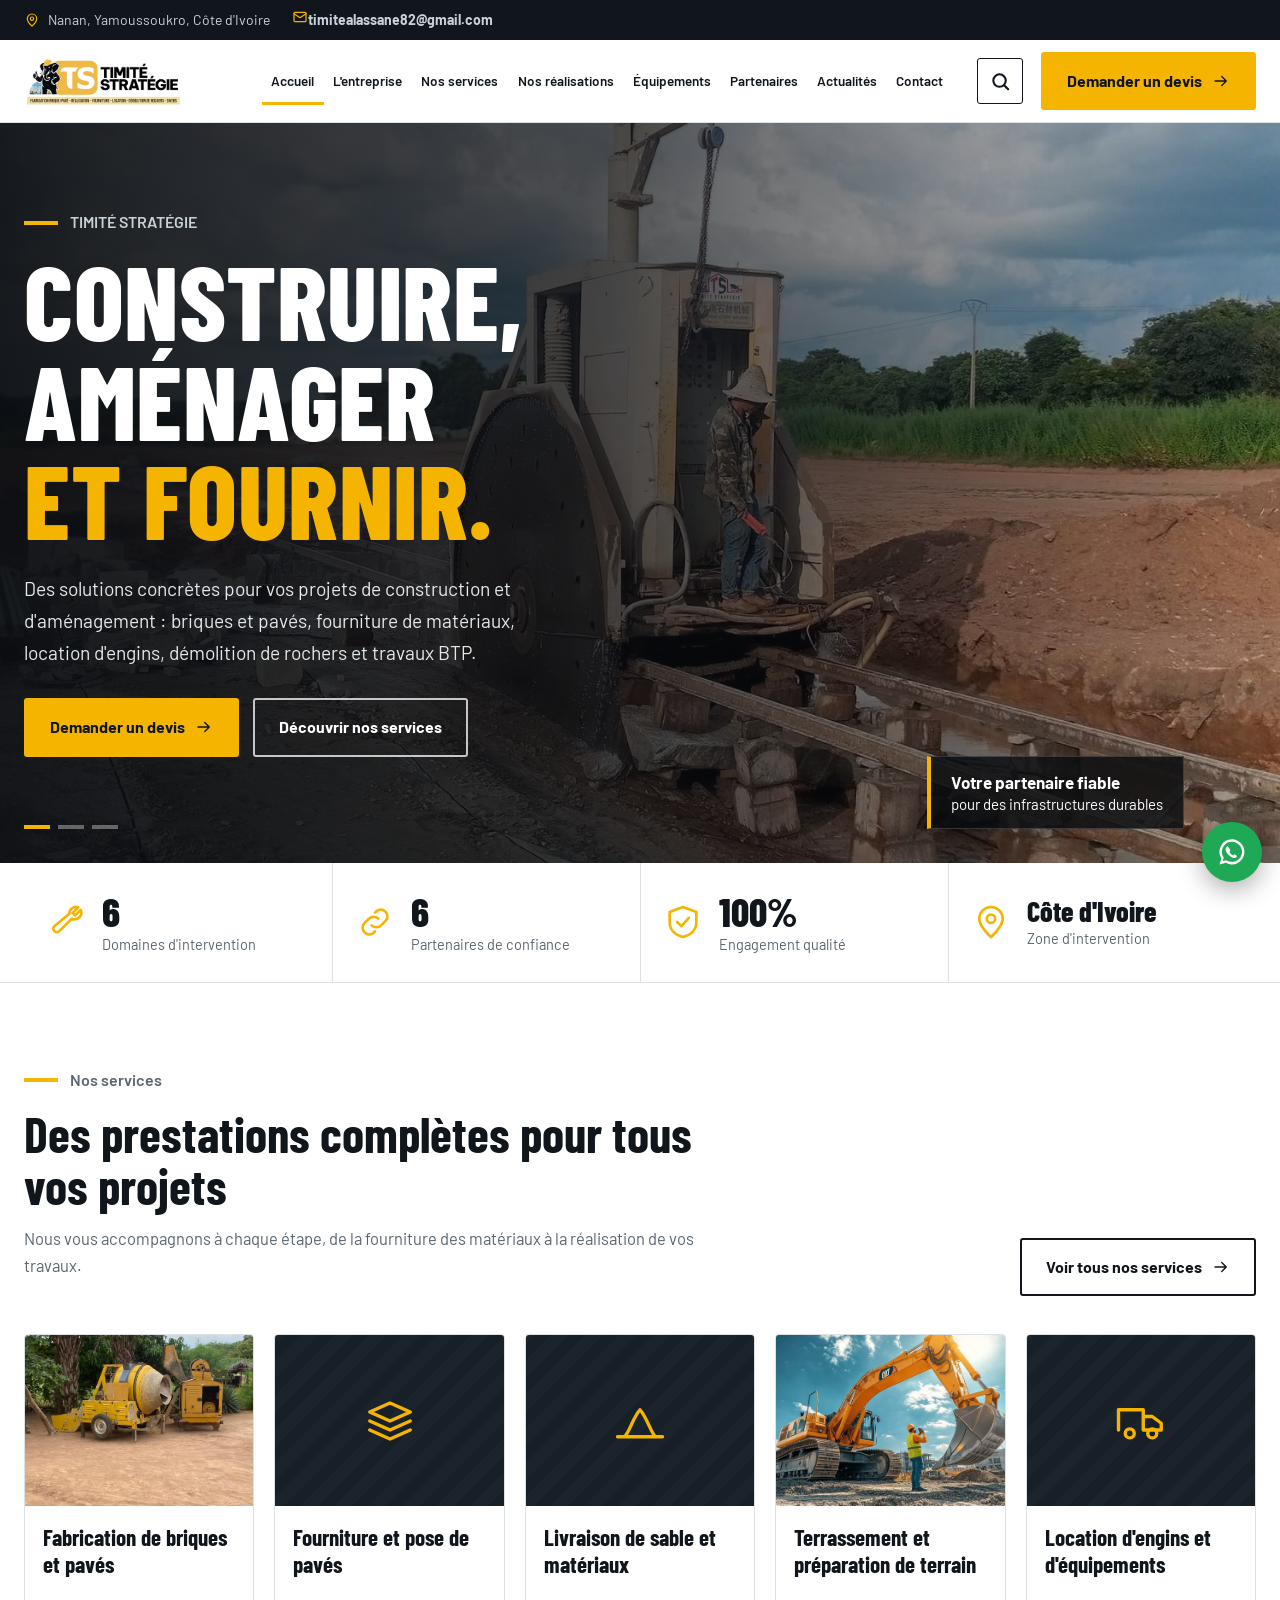
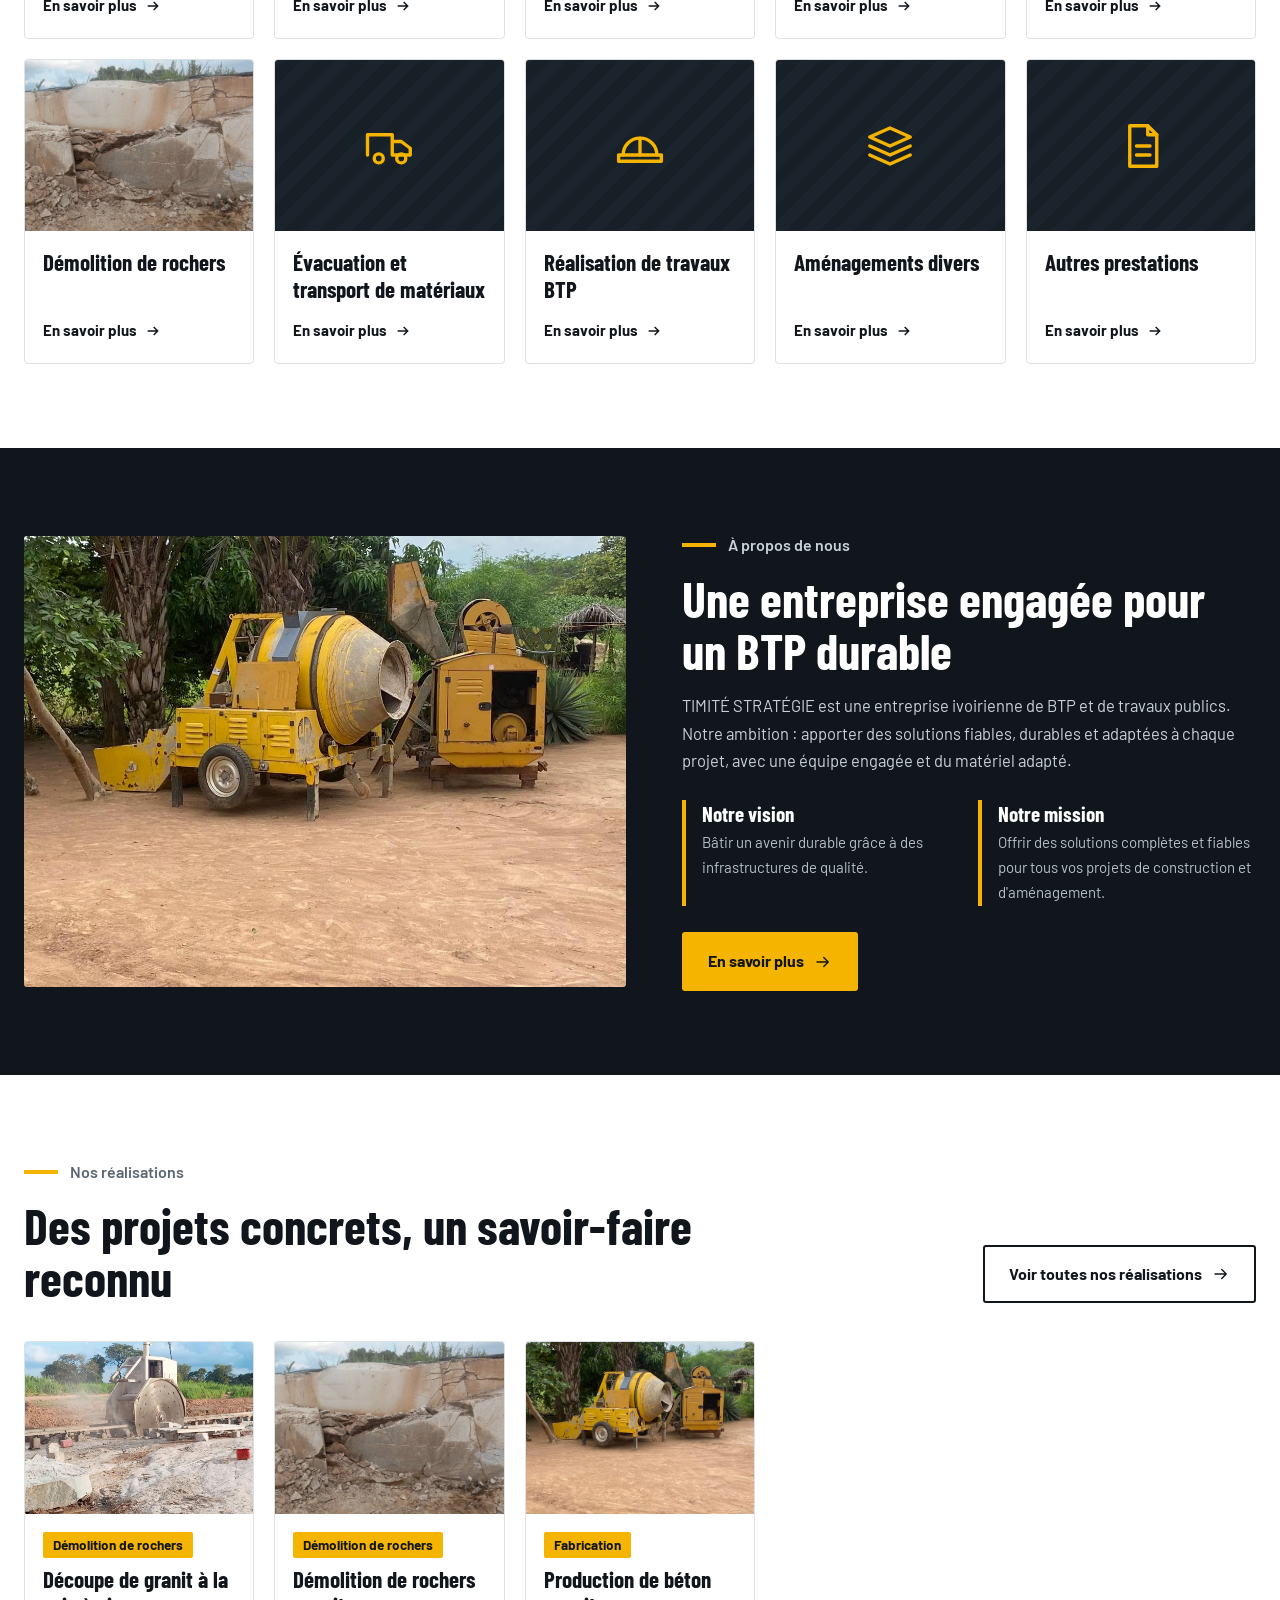
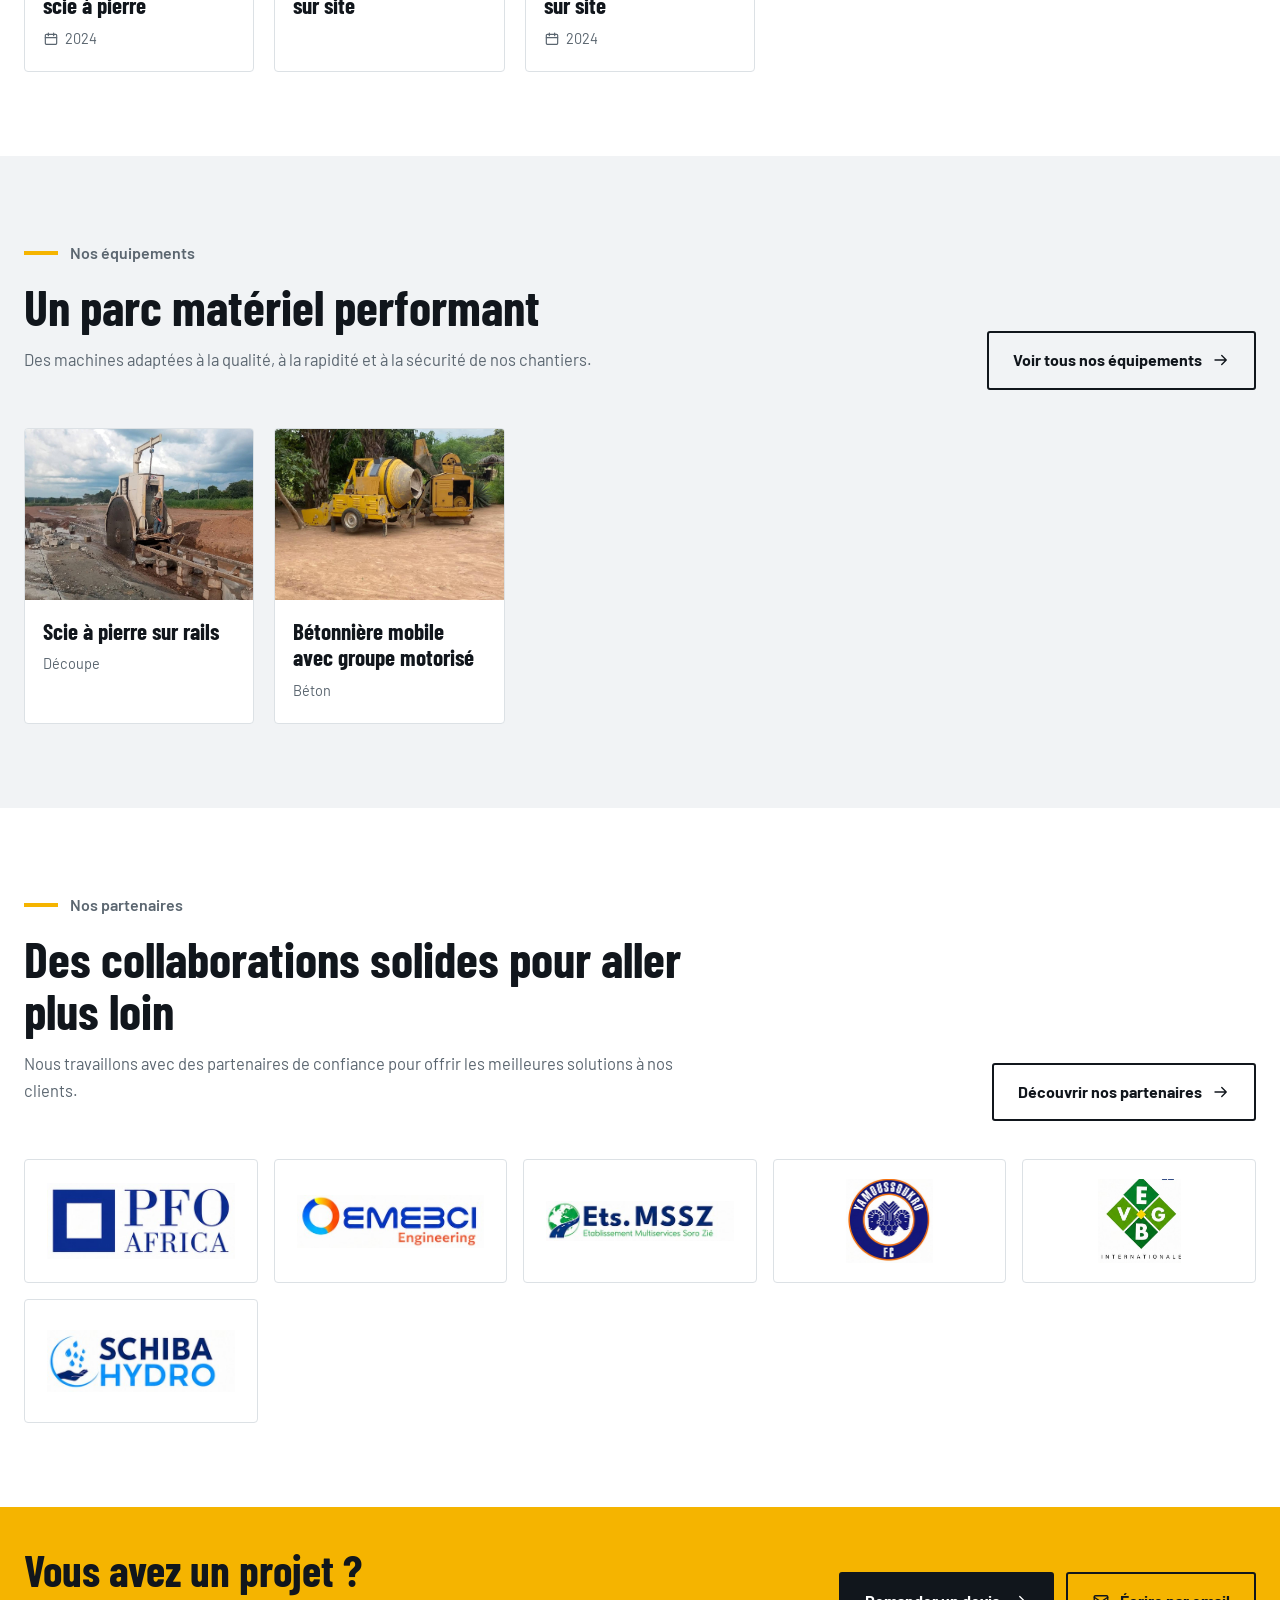
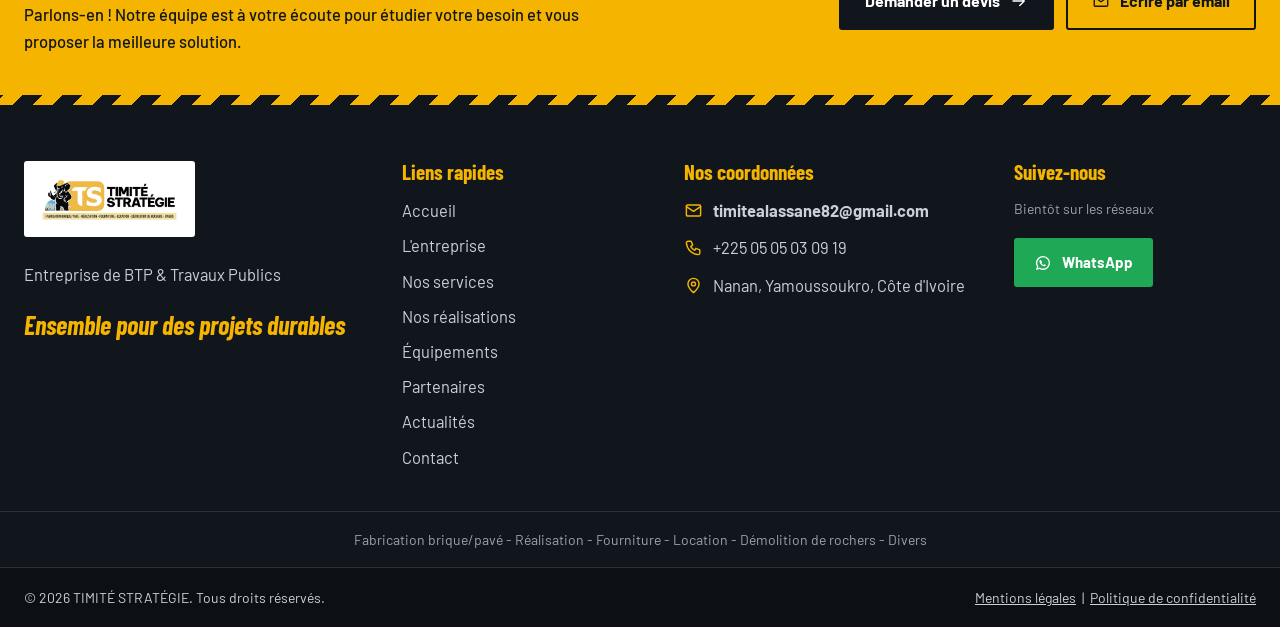
==== index.html @ ea83a63c "Add files via upload" ====
<!DOCTYPE html>
<html lang="fr">
<head>
<meta charset="utf-8">
<meta name="viewport" content="width=device-width, initial-scale=1, viewport-fit=cover">
<title>TIMITÉ STRATÉGIE — Entreprise de BTP & Travaux Publics à Yamoussoukro</title>
<meta name="description" content="TIMITÉ STRATÉGIE, entreprise de BTP et travaux publics à Nanan, Yamoussoukro : fabrication de briques et pavés, fourniture de matériaux, location d'engins et démolition de rochers.">
<meta name="theme-color" content="#11161C">
<meta property="og:title" content="TIMITÉ STRATÉGIE — BTP & Travaux Publics">
<meta property="og:type" content="website">
<link rel="icon" href="[data-uri]">
<link rel="preconnect" href="https://lh3.googleusercontent.com" crossorigin>
<link rel="preconnect" href="https://docs.google.com" crossorigin>
<link rel="preconnect" href="https://fonts.googleapis.com">
<link rel="preconnect" href="https://fonts.gstatic.com" crossorigin>
<link href="https://fonts.googleapis.com/css2?family=Barlow+Condensed:ital,wght@0,600;0,700;0,800;1,700&family=Barlow:wght@400;500;600;700&display=swap" rel="stylesheet">
<style>
:root{--y:#F5B400;--ink:#11161C;--ink2:#1B242D;--mist:#F1F3F5;--line:#DCE1E5;--steel:#5B6670;--wrap:1360px}
*{box-sizing:border-box}
html{scroll-behavior:smooth;-webkit-text-size-adjust:100%}
body{margin:0;font:400 16.5px/1.65 "Barlow",system-ui,-apple-system,"Segoe UI",Arial,sans-serif;color:var(--ink);background:#fff;overflow-x:hidden}
h1,h2,h3,h4{font-family:"Barlow Condensed","Arial Narrow",Arial,sans-serif;margin:0;line-height:1.04;font-weight:700}
h2{font-size:clamp(32px,4.2vw,50px)}
h3{font-size:23px;line-height:1.15}
p{margin:0 0 1em}
a{color:inherit}
img{max-width:100%;display:block}
button{font:inherit;cursor:pointer}
:focus-visible{outline:3px solid var(--y);outline-offset:2px}
.wrap{max-width:var(--wrap);margin:0 auto;padding:0 24px}
.sec{padding:84px 0}
.sec.mist{background:var(--mist)}
.sec.dark{background:var(--ink);color:#fff}
.hazard{height:10px;background:repeating-linear-gradient(-45deg,var(--y) 0 14px,var(--ink) 14px 28px)}
.kicker{display:flex;align-items:center;gap:12px;font-weight:600;font-size:16px;color:var(--steel);margin-bottom:14px}
.kicker:before{content:"";width:34px;height:4px;background:var(--y)}
.dark .kicker,.banner .kicker,.hero .kicker{color:#C9D1D8}
.head{max-width:680px;margin-bottom:38px}
.head p{color:var(--steel);margin-top:14px}
.dark .head p{color:#B5BFC8}
.row-head{display:flex;justify-content:space-between;align-items:flex-end;gap:20px;flex-wrap:wrap;margin-bottom:38px}
.row-head .head{margin:0}
.btn{display:inline-flex;align-items:center;gap:10px;background:var(--y);color:var(--ink);font-weight:700;font-size:16px;padding:14px 24px;border-radius:3px;border:2px solid var(--y);text-decoration:none;transition:background .15s,color .15s,border-color .15s}
.btn:hover{background:var(--ink);color:#fff;border-color:var(--ink)}
.dark .btn:hover,.hero .btn:hover,.cta .btn:hover{background:#fff;color:var(--ink);border-color:#fff}
.btn.ghost{background:transparent;color:#fff;border-color:rgba(255,255,255,.75)}
.btn.ghost:hover{background:#fff;color:var(--ink);border-color:#fff}
.btn.line{background:transparent;color:var(--ink);border-color:var(--ink)}
.btn.line:hover{background:var(--ink);color:#fff}
.btn.sm{padding:10px 18px;font-size:15px}
.btn svg{width:18px;height:18px}
.ico{width:26px;height:26px;fill:none;stroke:currentColor;stroke-width:1.8;stroke-linecap:round;stroke-linejoin:round;flex:none}
.ico.fill{fill:currentColor;stroke:none}

/* barre du haut */
.topbar{background:var(--ink);color:#C9D1D8;font-size:14px}
.topbar .wrap{display:flex;justify-content:space-between;align-items:center;gap:20px;min-height:40px}
.topbar .l,.topbar .r{display:flex;gap:22px;align-items:center;flex-wrap:wrap}
.topbar a,.topbar .addr{text-decoration:none;display:inline-flex;gap:8px;align-items:center}
.topbar a:hover{color:var(--y)}
.topbar .ico{width:16px;height:16px;color:var(--y)}
.topbar .r .ico{color:#fff}
/* navigation */
.nav{position:sticky;top:0;z-index:50;background:#fff;border-bottom:1px solid var(--line)}
.nav .wrap{display:flex;align-items:center;justify-content:space-between;gap:18px;min-height:82px}
.logo{flex:none;display:block}
.logo img,.chip-logo img,.drawer .top img{max-width:none;width:auto}
.logo img{height:64px}
.menu{display:flex;gap:0;align-items:center;margin-left:auto;flex:none}
.menu a{font-weight:600;font-size:clamp(13.5px,1.05vw,15.5px);padding:10px clamp(6px,.75vw,11px);white-space:nowrap;text-decoration:none;border-bottom:3px solid transparent;margin-top:3px}
.menu a:hover{border-color:var(--line)}
.menu a.on{border-color:var(--y)}
.sbtn{width:46px;height:46px;flex:none;border:1.5px solid var(--ink);background:#fff;color:var(--ink);border-radius:3px;display:flex;align-items:center;justify-content:center;margin-left:6px}
.sbtn:hover{background:var(--ink);color:#fff}
.sbtn .ico{width:23px;height:23px;stroke-width:2.2}
.ov.search{align-items:flex-start;padding-top:min(12vh,110px)}
.spanel{background:#fff;width:100%;max-width:780px;border-radius:6px;overflow:hidden;position:relative;animation:pop .22s ease both;box-shadow:0 40px 90px rgba(0,0,0,.5)}
.sform{display:flex;align-items:center;gap:14px;padding:6px 14px 6px 22px;border-bottom:4px solid var(--y)}
.sform .ico{width:28px;height:28px;color:var(--ink)}
.sform input{flex:1;min-width:0;border:0;outline:0;font:600 24px/1.2 "Barlow",system-ui,sans-serif;padding:20px 0;color:var(--ink);background:none}
.sform button{width:42px;height:42px;border:0;border-radius:3px;background:var(--ink);color:#fff;display:flex;align-items:center;justify-content:center}
.sform button .ico{width:20px;height:20px;color:#fff}
.sres{max-height:min(58vh,520px);overflow:auto;padding:8px 0 12px}
.sres h4{font:700 15px/1 "Barlow",sans-serif;color:var(--steel);padding:16px 24px 8px}
.sr{display:flex;width:100%;text-align:left;gap:14px;align-items:center;border:0;background:none;padding:12px 24px;border-left:5px solid transparent}
.sr:hover,.sr.on{background:#FFF8DC;border-left-color:var(--y)}
.sr b{display:block;font:700 22px/1.15 "Barlow Condensed",sans-serif}
.sr small{display:block;color:var(--steel);font-size:15px;line-height:1.35;margin-top:2px}
.sr .ico{width:20px;height:20px;color:#B58700;margin-left:auto}
.sinfo{padding:28px 24px;color:var(--steel)}
.sinfo .btn{margin-top:16px}
.burger{display:none;width:46px;height:46px;border:1.5px solid var(--ink);background:#fff;border-radius:3px;align-items:center;justify-content:center}
.burger .ico{width:24px;height:24px}
.nav .btn{white-space:nowrap}
.drawer{display:none}

/* haut de page */
.hero{position:relative;min-height:min(84svh,740px);background:var(--ink);color:#fff;display:flex;align-items:center;overflow:hidden}
.hero .slide{position:absolute;inset:0;background-size:cover;background-position:center;opacity:0;transition:opacity 1.6s ease}
.hero .slide.on{opacity:1}
.hero:after{content:"";position:absolute;inset:0;background:linear-gradient(90deg,rgba(9,12,16,.93) 0%,rgba(9,12,16,.72) 46%,rgba(9,12,16,.12) 100%)}
.hero>.wrap{position:relative;z-index:2;width:100%}
.hero .in{padding:70px 0 90px;max-width:700px}
.hero h1{font-size:clamp(46px,8.2vw,104px);text-transform:uppercase;font-weight:800;letter-spacing:.5px;line-height:.96;margin:6px 0 24px}
.hero h1 span{display:block}
.hero h1 .y{color:var(--y)}
.hero p.lead{font-size:clamp(17px,1.5vw,20px);color:#E3E8EC;max-width:560px}
.hero .btns{display:flex;gap:14px;flex-wrap:wrap;margin-top:30px}
.hero .badge{position:absolute;z-index:3;right:96px;bottom:34px;background:rgba(10,13,17,.82);border:1px solid rgba(255,255,255,.16);border-left:4px solid var(--y);padding:14px 20px;max-width:300px;font-size:15px;line-height:1.35}
.hero .badge b{display:block;font-size:17px}
.hero .dots{position:absolute;z-index:3;left:24px;bottom:34px;display:flex;gap:8px}
.hero .dots i{width:26px;height:4px;background:rgba(255,255,255,.35)}
.hero .dots i.on{background:var(--y)}
.hero .in>*{animation:rise .8s cubic-bezier(.2,.7,.2,1) both}
.hero .in>*:nth-child(2){animation-delay:.08s}.hero .in>*:nth-child(3){animation-delay:.16s}.hero .in>*:nth-child(4){animation-delay:.24s}
@keyframes rise{from{opacity:0;transform:translateY(26px)}to{opacity:1;transform:none}}
/* chiffres */
.stats{background:#fff;border-bottom:1px solid var(--line)}
.stats .wrap{display:grid;grid-template-columns:repeat(var(--n,4),1fr)}
.stat{display:flex;align-items:center;gap:16px;padding:28px 22px;border-left:1px solid var(--line)}
.stat:first-child{border-left:0}
.stat .ico{width:40px;height:40px;color:var(--y);stroke-width:1.6}
.stat b{display:block;font:800 40px/1 "Barlow Condensed",sans-serif}
.stat b.long{font-size:28px}
.stat small{display:block;font-size:14.5px;color:var(--steel);line-height:1.3;margin-top:4px}

/* cartes */
.grid{display:grid;gap:20px;grid-template-columns:repeat(auto-fill,minmax(230px,1fr))}
.grid.g3{grid-template-columns:repeat(auto-fill,minmax(300px,1fr))}
.card{background:#fff;border:1px solid var(--line);border-radius:4px;overflow:hidden;display:flex;flex-direction:column;cursor:pointer;transition:border-color .15s,box-shadow .15s}
.card:hover{border-color:var(--y);box-shadow:0 10px 26px rgba(17,22,28,.1)}
.card .ph{aspect-ratio:4/3;background:linear-gradient(100deg,#1B242D 30%,#2a3743 50%,#1B242D 70%) 0 0/250% 100%;animation:shimmer 1.3s linear infinite;position:relative;overflow:hidden}
@keyframes shimmer{from{background-position:100% 0}to{background-position:-100% 0}}
.card .ph img{width:100%;height:100%;object-fit:cover}
.card .ph img.fade{opacity:0;transition:opacity .35s ease}
.card .ph img.fade.ok{opacity:1}
.card .ph.noimg{animation:none;display:flex;align-items:center;justify-content:center;background:repeating-linear-gradient(-45deg,#171F27 0 12px,#1B242D 12px 24px);color:var(--y)}
.card .ph.noimg .ico{width:54px;height:54px;stroke-width:1.5}
.card .tx{padding:18px 18px 20px;display:flex;flex-direction:column;gap:8px;flex:1}
.card .tx p{color:var(--steel);font-size:15px;margin:0}
.card .more{margin-top:auto;padding-top:8px;font-weight:700;font-size:15px;display:inline-flex;align-items:center;gap:8px;color:var(--ink)}
.card .more svg{width:16px;height:16px;fill:none;stroke:currentColor;stroke-width:2.2}
.card:hover .more{color:#9A7000}
.tag{align-self:flex-start;background:var(--y);color:var(--ink);font-weight:700;font-size:13.5px;padding:2px 10px;border-radius:2px}
.meta{display:flex;gap:16px;flex-wrap:wrap;color:var(--steel);font-size:14.5px}
.meta span{display:inline-flex;align-items:center;gap:6px}
.meta .ico{width:16px;height:16px}
.chips{display:flex;gap:10px;flex-wrap:wrap;margin-bottom:30px}
.chip{border:1.5px solid var(--line);background:#fff;color:var(--ink);font-weight:600;padding:8px 18px;border-radius:30px;font-size:15px}
.chip:hover{border-color:var(--ink)}
.chip.on{background:var(--ink);color:#fff;border-color:var(--ink)}
.empty{padding:40px;border:2px dashed var(--line);text-align:center;color:var(--steel);border-radius:4px}

/* à propos (accueil) */
.about{display:grid;grid-template-columns:1.05fr 1fr;gap:56px;align-items:center}
.about .pic{position:relative}
.about .pic img{width:100%;aspect-ratio:4/3;object-fit:cover;border-radius:3px}
.about .pic:after{content:"";position:absolute;left:-14px;bottom:-14px;width:46%;height:46%;border-left:6px solid var(--y);border-bottom:6px solid var(--y);z-index:-1}
.vm{display:grid;grid-template-columns:1fr 1fr;gap:18px;margin:26px 0}
.vm div{border-left:4px solid var(--y);padding:2px 0 2px 16px}
.vm h3{font-size:21px;margin-bottom:4px}
.vm p{margin:0;color:#B5BFC8;font-size:15px}
.light .vm p{color:var(--steel)}

/* partenaires */
.logos{display:grid;grid-template-columns:repeat(auto-fit,minmax(210px,1fr));gap:16px}
.logo-card{background:#fff;border:1px solid var(--line);border-radius:4px;height:124px;display:flex;align-items:center;justify-content:center;padding:18px 22px;text-decoration:none}
.logo-card img{max-height:84px;max-width:100%;object-fit:contain}
a.logo-card:hover{border-color:var(--y)}
.partner-full{display:grid;grid-template-columns:repeat(auto-fill,minmax(260px,1fr));gap:20px}
.partner-full .pc{border:1px solid var(--line);border-radius:4px;background:#fff;text-decoration:none;display:flex;flex-direction:column}
.partner-full .pc .lg{height:150px;display:flex;align-items:center;justify-content:center;padding:24px;border-bottom:1px solid var(--line)}
.partner-full .pc img{max-height:92px;max-width:100%;object-fit:contain}
.partner-full .pc .tx{padding:16px 18px}
.partner-full .pc .tx p{margin:4px 0 0;font-size:14.5px;color:var(--steel)}
a.pc:hover{border-color:var(--y)}

/* bandeau d'appel */
.cta{background:var(--y);color:var(--ink)}
.cta .wrap{display:flex;align-items:center;justify-content:space-between;gap:30px;padding-top:40px;padding-bottom:40px;flex-wrap:wrap}
.cta h2{font-size:clamp(30px,3.6vw,44px)}
.cta p{margin:8px 0 0;max-width:620px;font-weight:500}
.cta .btn{background:var(--ink);color:#fff;border-color:var(--ink)}
.cta .btn:hover{background:#fff;color:var(--ink)}
.cta .btn.line{background:transparent;color:var(--ink);border-color:var(--ink)}
.cta .btn.line:hover{background:var(--ink);color:#fff}

/* bandeau des pages */
.banner{position:relative;background:var(--ink) center/cover;color:#fff;padding:92px 0 80px}
.banner:before{content:"";position:absolute;inset:0;background:linear-gradient(90deg,rgba(9,12,16,.94),rgba(9,12,16,.62))}
.banner .wrap{position:relative}
.banner h1{font-size:clamp(38px,6vw,70px);max-width:820px;font-weight:800}
.banner p{color:#D5DCE2;max-width:640px;margin:16px 0 0;font-size:18px}

/* à propos (page) */
.two{display:grid;grid-template-columns:1fr 1fr;gap:56px;align-items:center}
.two img{width:100%;aspect-ratio:5/4;object-fit:cover;border-radius:3px}
.prose p{color:#37424B}
.values{display:grid;grid-template-columns:repeat(auto-fit,minmax(230px,1fr));gap:18px}
.val{background:#fff;border:1px solid var(--line);border-top:5px solid var(--y);padding:24px;border-radius:3px}
.val .ico{width:38px;height:38px;color:var(--ink);margin-bottom:12px}
.val p{margin:8px 0 0;color:var(--steel);font-size:15.5px}
.vm2{display:grid;grid-template-columns:1fr 1fr;gap:20px}
.vm2 .box{background:var(--ink);color:#fff;padding:32px;border-radius:3px;border-left:6px solid var(--y)}
.vm2 .box p{color:#C9D1D8;margin:10px 0 0}
.checks{list-style:none;padding:0;margin:0;display:grid;grid-template-columns:repeat(auto-fit,minmax(280px,1fr));gap:12px 30px}
.checks li{display:flex;gap:12px;align-items:flex-start}
.checks .ico{width:22px;height:22px;color:#B58700;margin-top:3px}
.zones{display:flex;gap:10px;flex-wrap:wrap;margin-top:18px}
.zones span{display:inline-flex;align-items:center;gap:8px;background:#fff;border:1px solid var(--line);padding:8px 16px;border-radius:30px;font-weight:600}
.zones .ico{width:18px;height:18px;color:#B58700}
.legal{display:flex;gap:30px;flex-wrap:wrap;margin-top:34px;padding-top:24px;border-top:1px solid var(--line);color:var(--steel);font-size:15px}
.legal b{color:var(--ink)}

/* contact */
.contact{display:grid;grid-template-columns:.9fr 1.1fr;gap:40px;align-items:start}
.info{display:grid;gap:14px}
.info .it{display:flex;gap:16px;align-items:flex-start;background:#fff;border:1px solid var(--line);border-radius:4px;padding:18px 20px;text-decoration:none}
.info a.it:hover{border-color:var(--y)}
.info .it.feat{border:2px solid var(--y);background:#FFFBEA}
.info .it.feat span{font-size:20px}
.info .it .ico{width:30px;height:30px;color:#B58700;margin-top:2px}
.info .it b{display:block;font-size:15px;color:var(--steel);font-weight:600}
.info .it span{font-size:18px;font-weight:600;word-break:break-word}
.wa{background:#1FA855;color:#fff;border-color:#1FA855}
.wa:hover{background:#17893f;border-color:#17893f;color:#fff}
.form{background:#fff;border:1px solid var(--line);border-top:6px solid var(--y);border-radius:4px;padding:30px}
.form h2{font-size:34px;margin-bottom:6px}
.form .sub{color:var(--steel);margin-bottom:22px}
.fg{display:grid;grid-template-columns:1fr 1fr;gap:16px}
.fg .full{grid-column:1/-1}
.form label{display:block;font-weight:600;font-size:15px;margin-bottom:6px}
.form input,.form select,.form textarea{width:100%;font:inherit;padding:12px 14px;border:1.5px solid #C5CCD2;border-radius:3px;background:#fff;color:var(--ink)}
.form textarea{min-height:130px;resize:vertical}
.form input:focus,.form select:focus,.form textarea:focus{border-color:var(--ink);outline:3px solid rgba(245,180,0,.45)}
.form .req{color:#B3261E}
.form .chk{display:flex;gap:10px;align-items:flex-start;font-weight:400;font-size:14.5px}
.form .chk input{width:20px;height:20px;margin-top:3px;flex:none}
.form .hp{position:absolute;left:-9999px;width:1px;height:1px;opacity:0}
.form .actions{display:flex;gap:12px;flex-wrap:wrap;margin-top:6px;align-items:center}
.msg{margin-top:16px;padding:14px 16px;border-radius:3px;font-weight:600;display:none}
.msg.ok{display:block;background:#E6F5EA;color:#14532D;border:1px solid #9AD3AC}
.msg.err{display:block;background:#FDECEA;color:#8A1C14;border:1px solid #F1A9A3}

/* pied de page */
.foot{background:var(--ink);color:#C9D1D8;padding-top:0}
.foot .cols{display:grid;grid-template-columns:1.4fr 1fr 1.2fr 1fr;gap:40px;padding:56px 24px 40px}
.foot h4{font-size:21px;color:var(--y);margin-bottom:14px}
.foot .chip-logo{display:inline-block;background:#fff;padding:10px 16px;border-radius:3px;margin-bottom:16px}
.foot .chip-logo img{height:56px}
.foot a{text-decoration:none}
.foot a:hover{color:var(--y)}
.foot ul{list-style:none;margin:0;padding:0;display:grid;gap:8px}
.foot .ct{display:flex;gap:10px;align-items:flex-start;margin-bottom:10px}
.foot .ct .ico{width:19px;height:19px;color:var(--y);margin-top:4px}
.foot .soc{display:flex;gap:10px}
.foot .soc a{width:42px;height:42px;border:1.5px solid #3A4651;border-radius:3px;display:flex;align-items:center;justify-content:center;color:#fff}
.foot .soc a:hover{border-color:var(--y);color:var(--y)}
.foot .soc .ico{width:20px;height:20px}
.foot .slogan{font:italic 700 26px/1.15 "Barlow Condensed",sans-serif;color:var(--y);margin-top:22px}
.foot .acts{border-top:1px solid #26313B;padding:16px 24px;font-size:14px;color:#98A4AE;text-align:center}
.foot .bottom{border-top:1px solid #26313B;background:#0C1014}
.foot .bottom .wrap{display:flex;justify-content:space-between;gap:16px;flex-wrap:wrap;padding:18px 24px;font-size:14px}
.foot .bottom button{background:none;border:0;color:#C9D1D8;padding:0;text-decoration:underline;font-size:14px}
.foot .bottom button:hover{color:var(--y)}
.wa-float{position:fixed;right:18px;bottom:calc(18px + env(safe-area-inset-bottom,0px));z-index:60;width:60px;height:60px;border-radius:50%;background:#1FA855;color:#fff;display:flex;align-items:center;justify-content:center;box-shadow:0 8px 24px rgba(0,0,0,.3)}
.wa-float .ico{width:32px;height:32px}
.wa-float:hover{background:#17893f}
.to-top{position:fixed;right:18px;bottom:calc(92px + env(safe-area-inset-bottom,0px));z-index:59;width:48px;height:48px;border:0;border-radius:3px;background:var(--y);color:var(--ink);display:flex;align-items:center;justify-content:center;box-shadow:0 6px 18px rgba(0,0,0,.28);opacity:0;visibility:hidden;transform:translateY(10px);transition:opacity .2s,transform .2s,visibility .2s}
.to-top.low{bottom:calc(18px + env(safe-area-inset-bottom,0px))}
.to-top.show{opacity:1;visibility:visible;transform:none}
.to-top:hover{background:var(--ink);color:#fff}
.to-top .ico{width:24px;height:24px;stroke-width:2.4}

/* fenêtre de détail */
.ov{position:fixed;inset:0;z-index:100;background:rgba(9,12,16,.78);display:flex;align-items:center;justify-content:center;padding:18px}
.panel{background:#fff;max-width:960px;width:100%;max-height:92svh;overflow:auto;border-radius:4px;position:relative;animation:pop .22s ease both}
@keyframes pop{from{opacity:0;transform:translateY(14px)}to{opacity:1;transform:none}}
.panel .x{position:absolute;right:12px;top:12px;z-index:3;width:42px;height:42px;border-radius:3px;border:0;background:var(--ink);color:#fff;display:flex;align-items:center;justify-content:center}
.panel .x .ico{width:22px;height:22px}
.pm{display:grid;grid-template-columns:1.1fr 1fr}
.pm.solo{grid-template-columns:1fr}
.pm .gal{background:var(--ink);min-height:300px}
.pm .gal>img{width:100%;height:100%;max-height:520px;object-fit:cover}
.pm .gal .ph{height:100%;min-height:300px;display:flex;align-items:center;justify-content:center;color:var(--y);background:repeating-linear-gradient(-45deg,#171F27 0 12px,#1B242D 12px 24px)}
.pm .gal .ph .ico{width:80px;height:80px;stroke-width:1.4}
.thumbs{display:flex;gap:8px;padding:8px;background:var(--ink)}
.thumbs button{border:2px solid transparent;padding:0;background:none;width:76px;height:56px}
.thumbs button.on{border-color:var(--y)}
.thumbs img{width:100%;height:100%;object-fit:cover}
.pm .bd{padding:34px 32px 30px}
.pm .bd h2{font-size:34px;margin:10px 0 14px}
.pm .bd .btns{display:flex;gap:10px;flex-wrap:wrap;margin-top:22px}
.pm .bd p{color:#37424B}
.legalbox{padding:38px 34px}
.legalbox h2{font-size:34px;margin-bottom:16px}

@media (min-width:941px) and (max-width:1180px){
  .logo img{height:54px}
}
@media (min-width:941px) and (max-width:1279px){
  .nav .btn.hd{display:none}
}
@media (max-width:940px){
  .menu{display:none}.burger{display:flex}.nav .btn.hd{display:none}
  .sbtn{margin-left:auto}
  .drawer.open{display:block;position:fixed;inset:0;z-index:70;background:var(--ink);color:#fff;padding:22px 24px;overflow:auto}
  .drawer .top{display:flex;justify-content:space-between;align-items:center;margin-bottom:26px}
  .drawer .top .logo-chip{background:#fff;padding:6px 12px;border-radius:3px}
  .drawer .top img{height:44px}
  .drawer .x2{width:46px;height:46px;background:var(--y);border:0;border-radius:3px;color:var(--ink);display:flex;align-items:center;justify-content:center}
  .drawer a.lk{display:block;font:700 30px/1 "Barlow Condensed",sans-serif;text-transform:uppercase;padding:16px 0;border-bottom:1px solid #26313B;text-decoration:none}
  .drawer a.lk.on{color:var(--y)}
  .drawer .btn{margin-top:26px;width:100%;justify-content:center}
}
@media (max-width:1080px){
  .stats .wrap{grid-template-columns:repeat(2,1fr)}
  .stat:nth-child(3){border-left:0}.stat:nth-child(n+3){border-top:1px solid var(--line)}
  .foot .cols{grid-template-columns:1fr 1fr}
}
@media (max-width:860px){
  .sec{padding:60px 0}
  .about,.two,.contact{grid-template-columns:1fr;gap:34px}
  .vm2{grid-template-columns:1fr}
  .pm{grid-template-columns:1fr}
  .hero .badge{display:none}
  .hero:after{background:linear-gradient(180deg,rgba(9,12,16,.5),rgba(9,12,16,.9))}
}
@media (max-width:640px){
  body{font-size:16px}
  .wrap{padding:0 18px}
  .topbar .l .hide-s,.topbar .r{display:none!important}
  .topbar .l{gap:14px}
  .logo img{height:48px}
  .nav .wrap{min-height:70px}
  .hero{min-height:88svh}
  .hero .in{padding:50px 0 80px}
  .stat{padding:20px 12px;gap:12px}.stat .ico{width:32px;height:32px}.stat b{font-size:32px}.stat b.long{font-size:22px}
  .vm{grid-template-columns:1fr}
  .fg{grid-template-columns:1fr}
  .form{padding:22px 18px}
  .foot .cols{grid-template-columns:1fr;padding-top:44px}
  .grid{grid-template-columns:repeat(2,1fr);gap:14px}
  .grid.g3{grid-template-columns:1fr}
  .card .tx{padding:14px}
  .card h3{font-size:19px}
  .banner{padding:64px 0 54px}
  .pm .bd{padding:26px 20px}
}
@media (max-width:860px){
  .foot .ct{margin-bottom:2px}
  .foot .ct a,.foot .ct span{display:inline-block;padding:7px 0}
  .foot ul{gap:0}.foot ul a{display:block;padding:9px 0}
  .foot .bottom button{padding:11px 4px}
  .topbar a{padding:8px 0}
}
@media (prefers-reduced-motion:reduce){*{animation:none!important;transition:none!important;scroll-behavior:auto!important}}
</style>
</head>
<body>
<div id="app"></div>
<noscript><p style="padding:40px;font:18px Arial">Ce site a besoin de JavaScript. TIMITÉ STRATÉGIE — Nanan, Yamoussoukro — +225 05 05 03 09 19</p></noscript>
<script>
/* =====================================================================
   RÉGLAGE À FAIRE UNE SEULE FOIS : collez ici l'identifiant de votre Google Sheet
   (la partie entre /d/ et /edit dans l'adresse du Sheet). Voir l'onglet « Guide ».
   ===================================================================== */
const CONFIG = {
  SHEET_ID: "1XruDYMQhY87Kp2VMVLuZsjkEQE3a2vY5gUe72M51J7A",            // exemple : "1AbCdEfGhIjKlMnOpQrStUvWxYz0123456789"
  REFRESH_SECONDS: 120     // le site relit le Sheet toutes les 2 minutes
};
/* ===================================================================== */

const EMBED = {"scie-1": "[data-uri]", "scie-2": "[data-uri]", "roche": "[data-uri]", "betonniere": "[data-uri]", "pelle": "[data-uri]", "poignee": "[data-uri]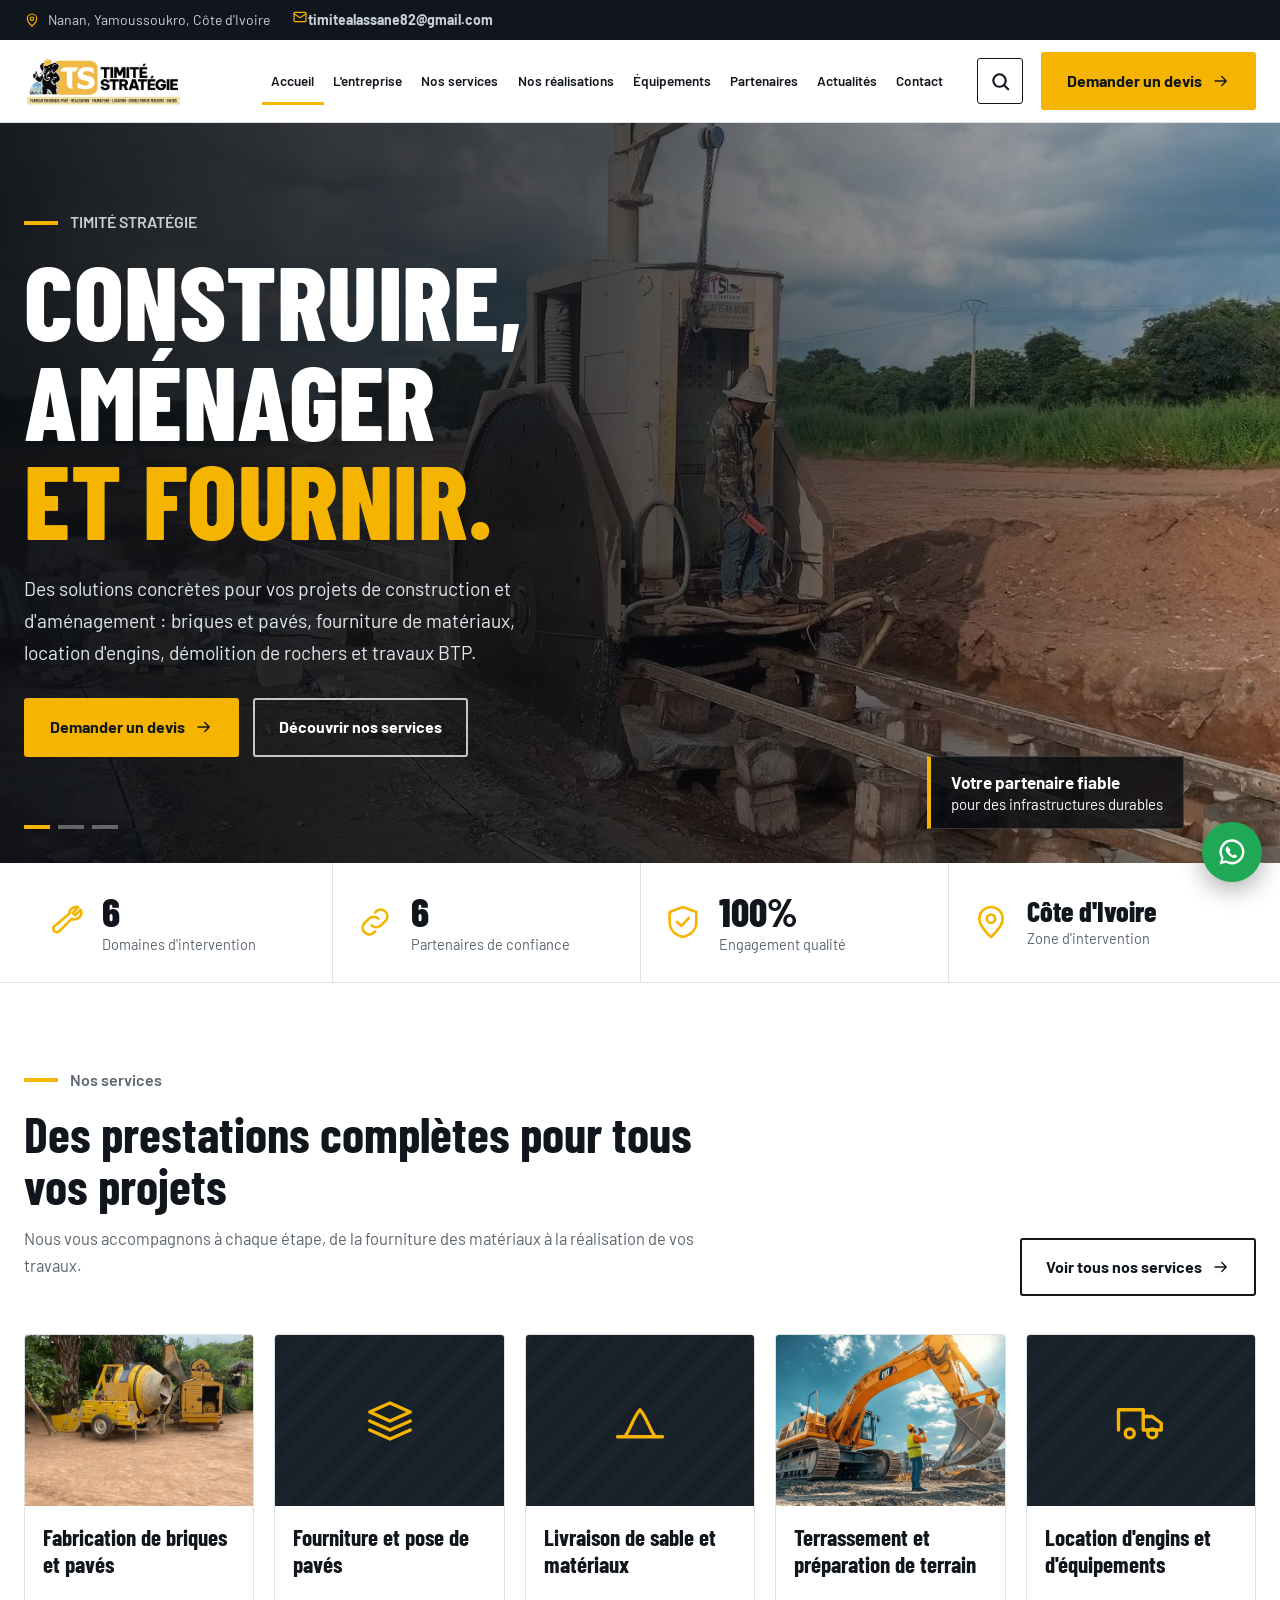
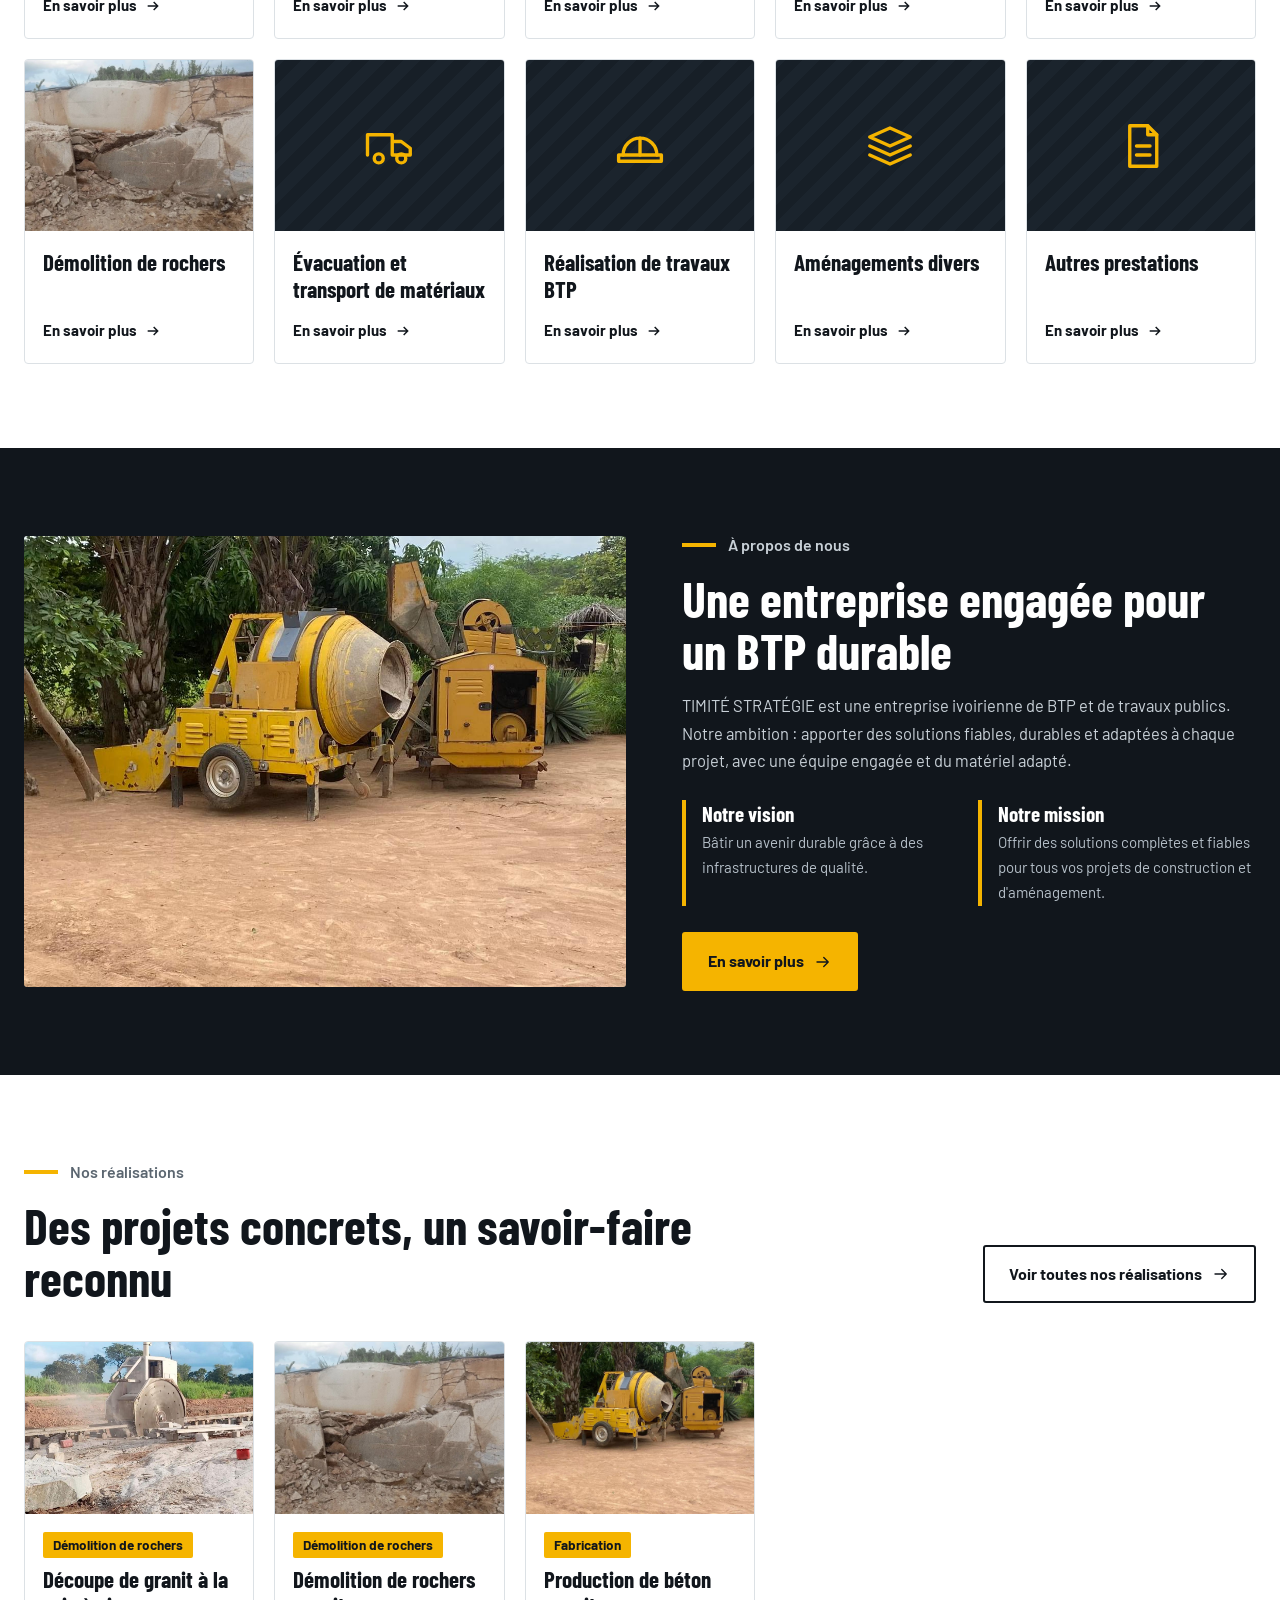
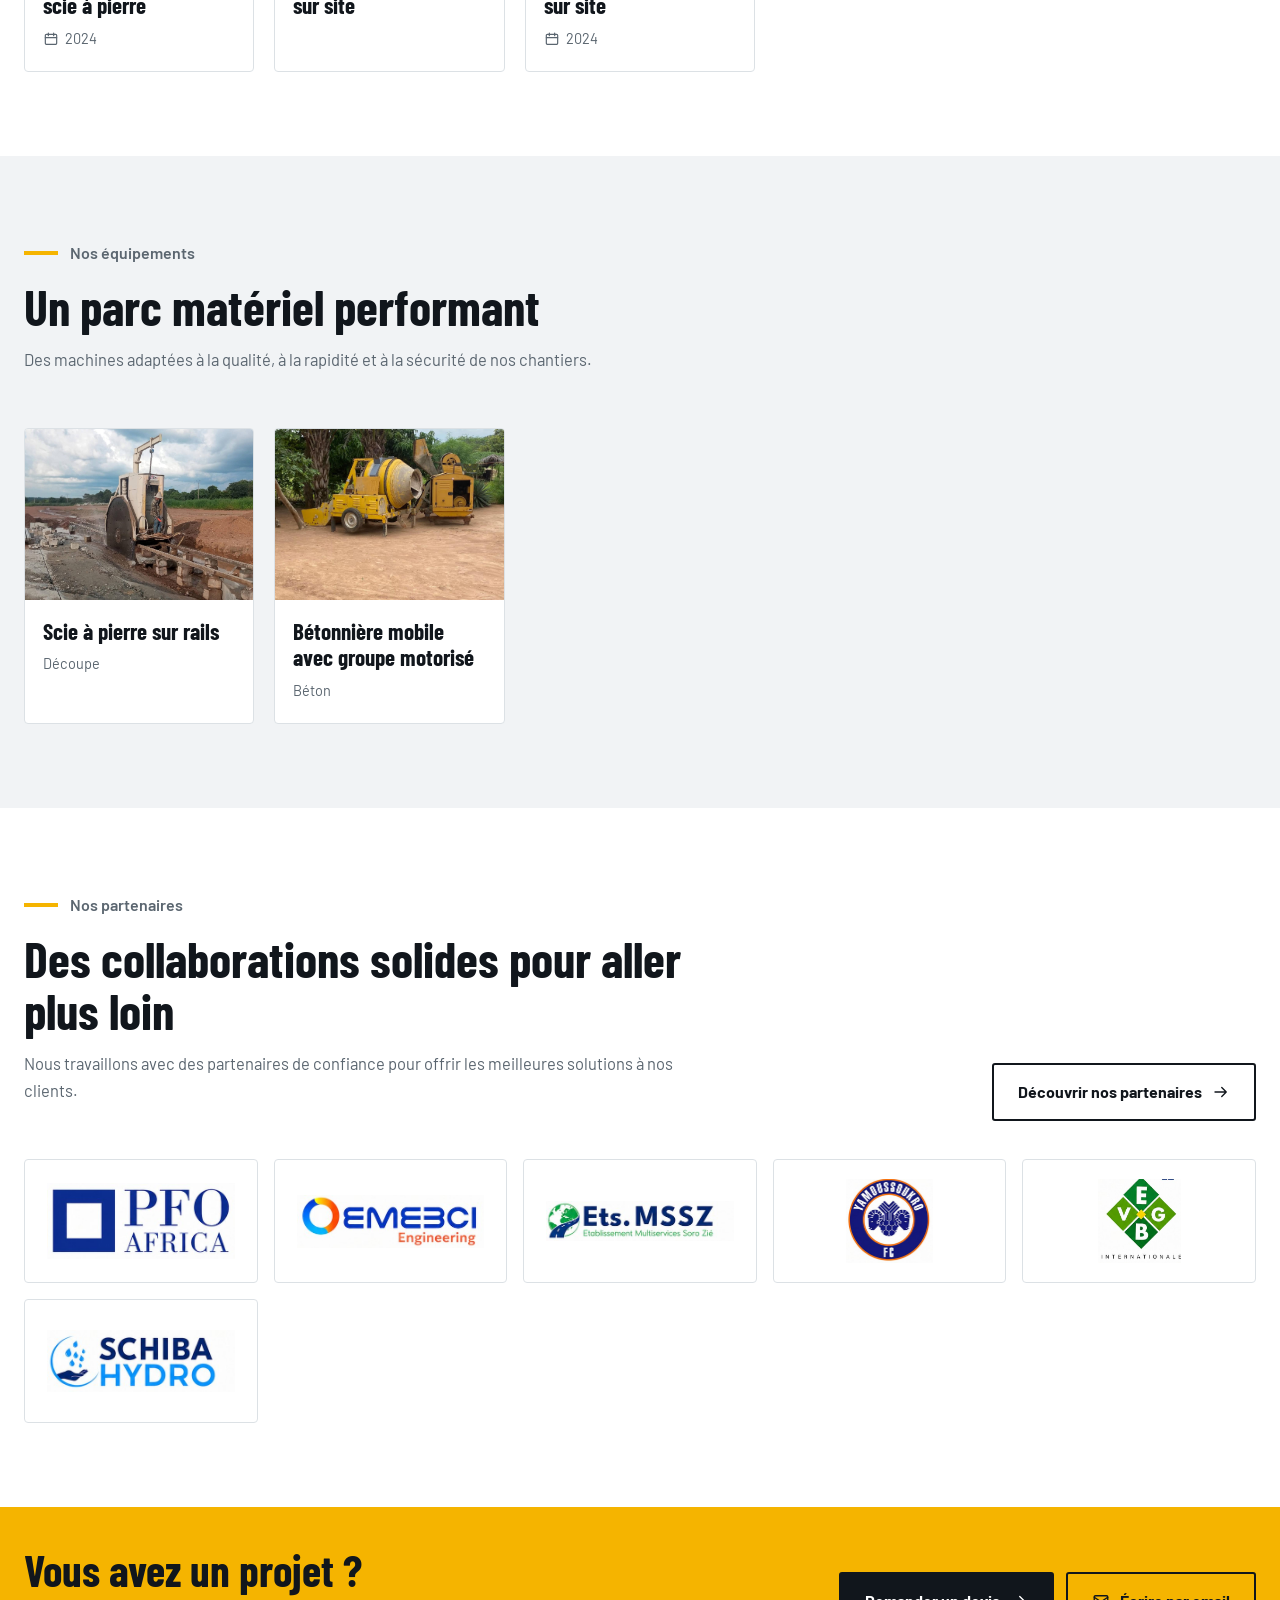
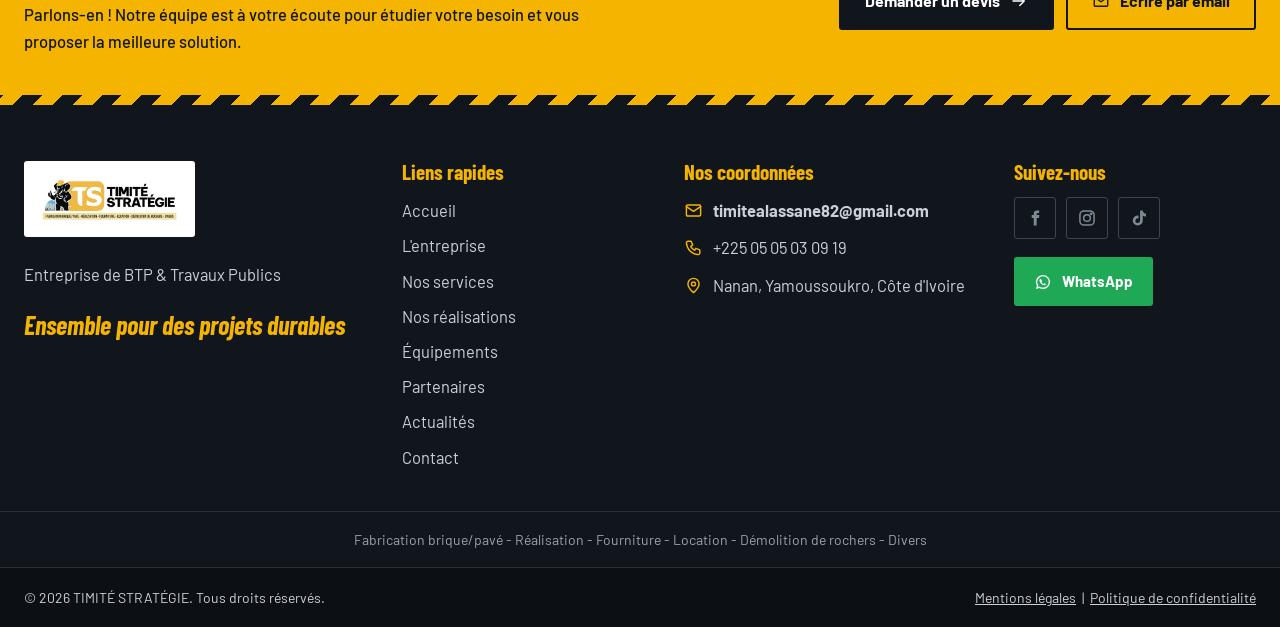
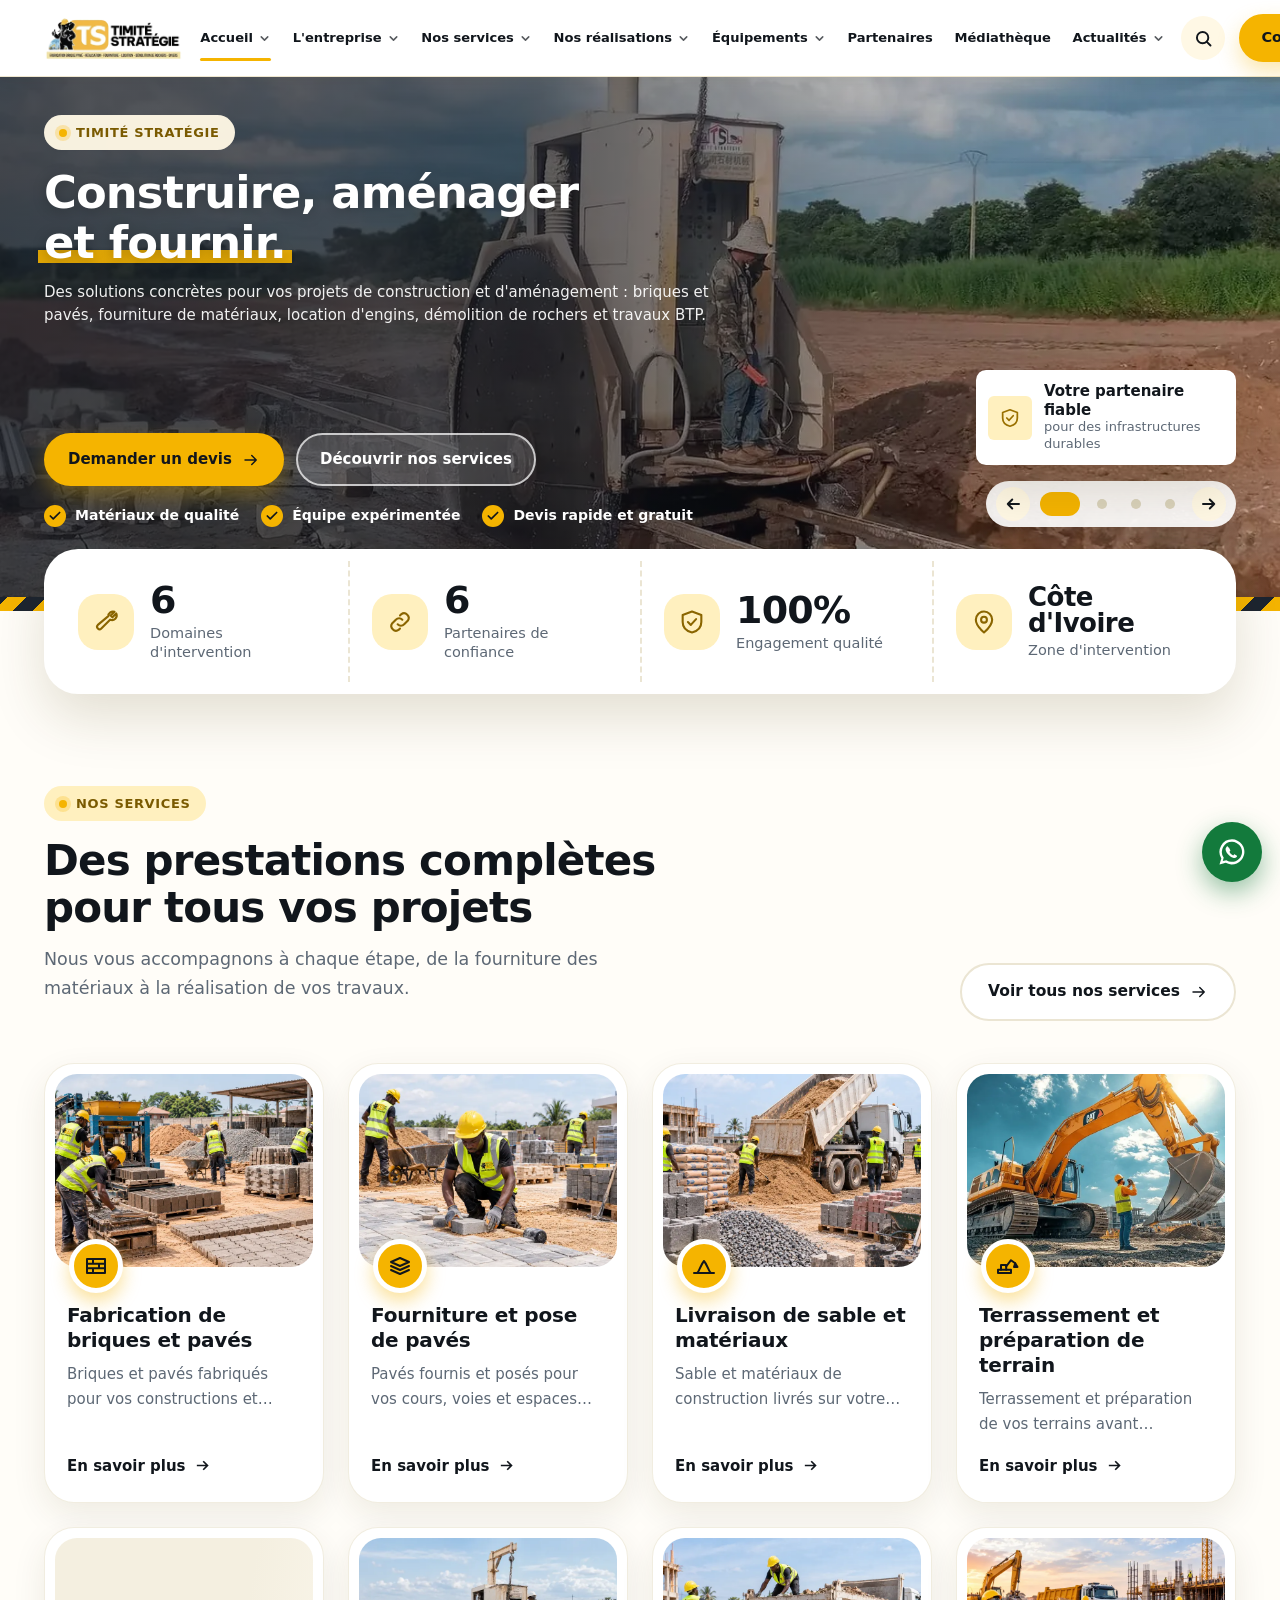
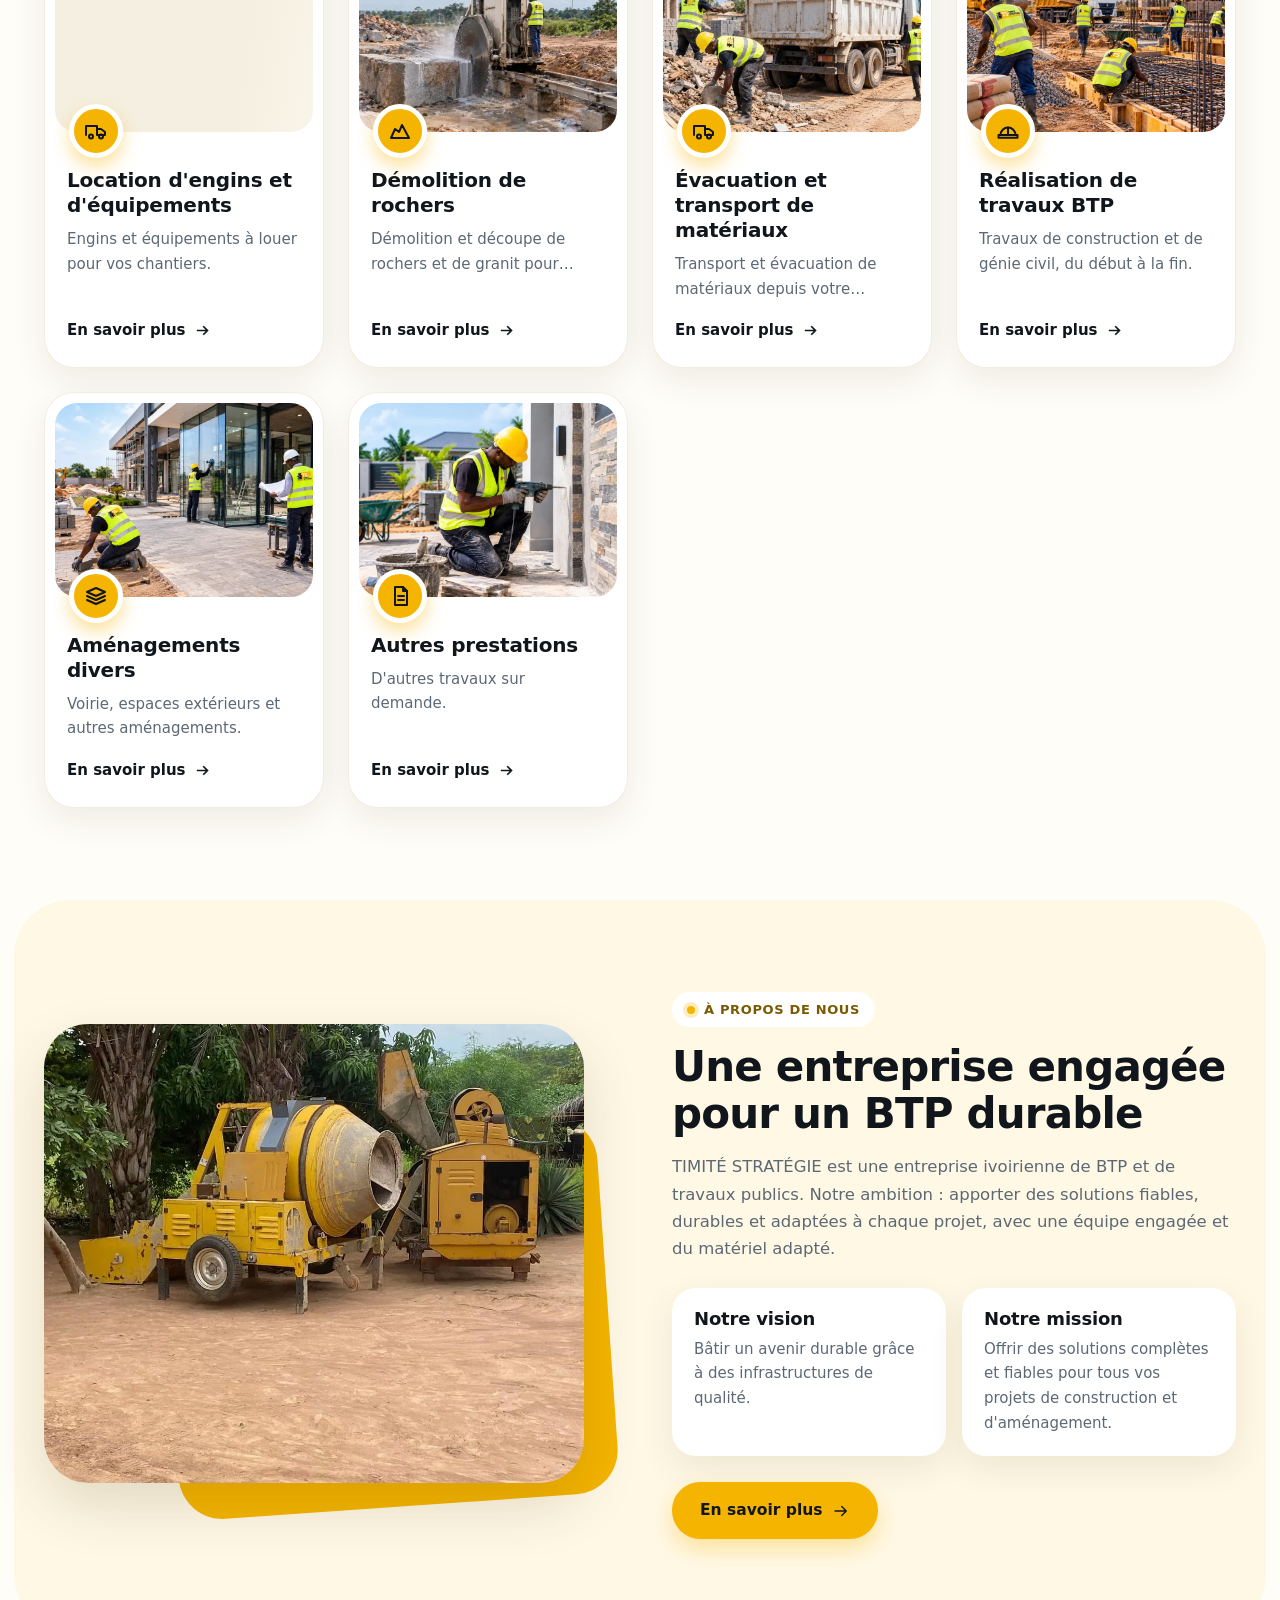
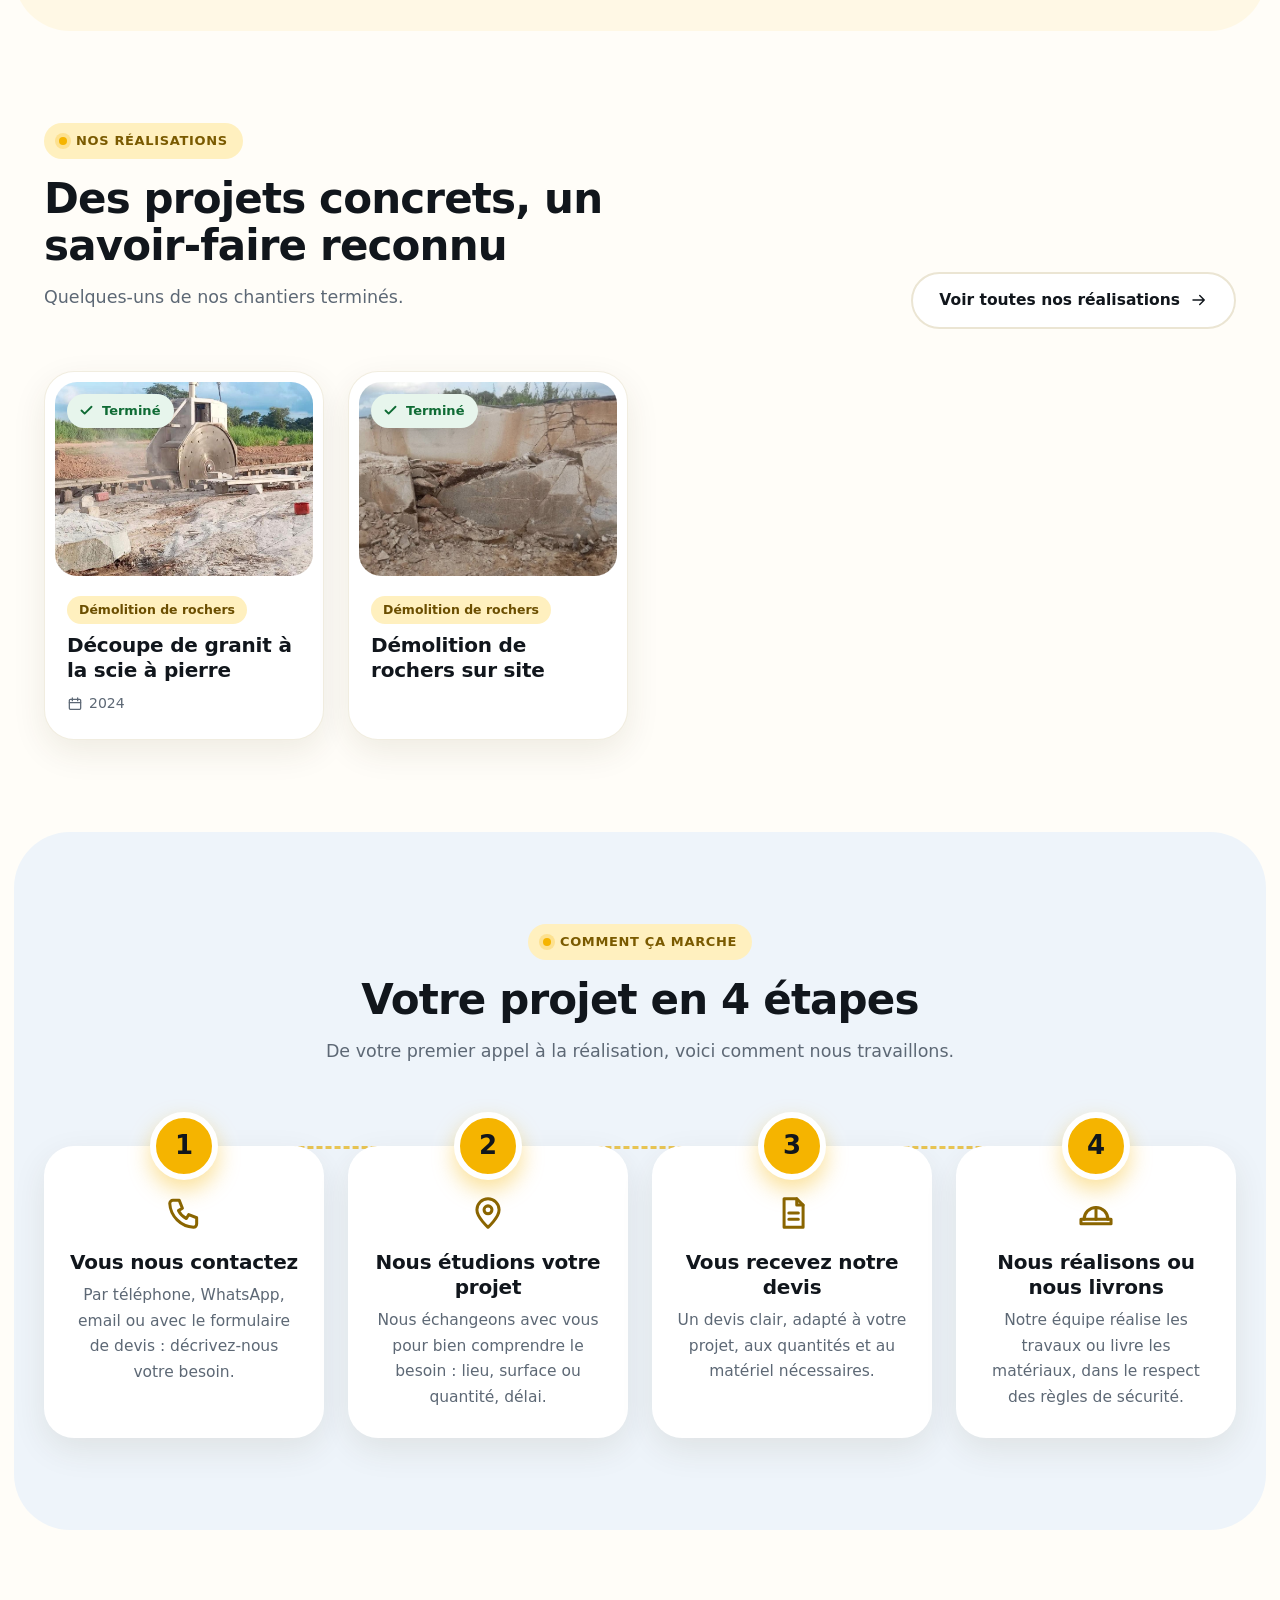
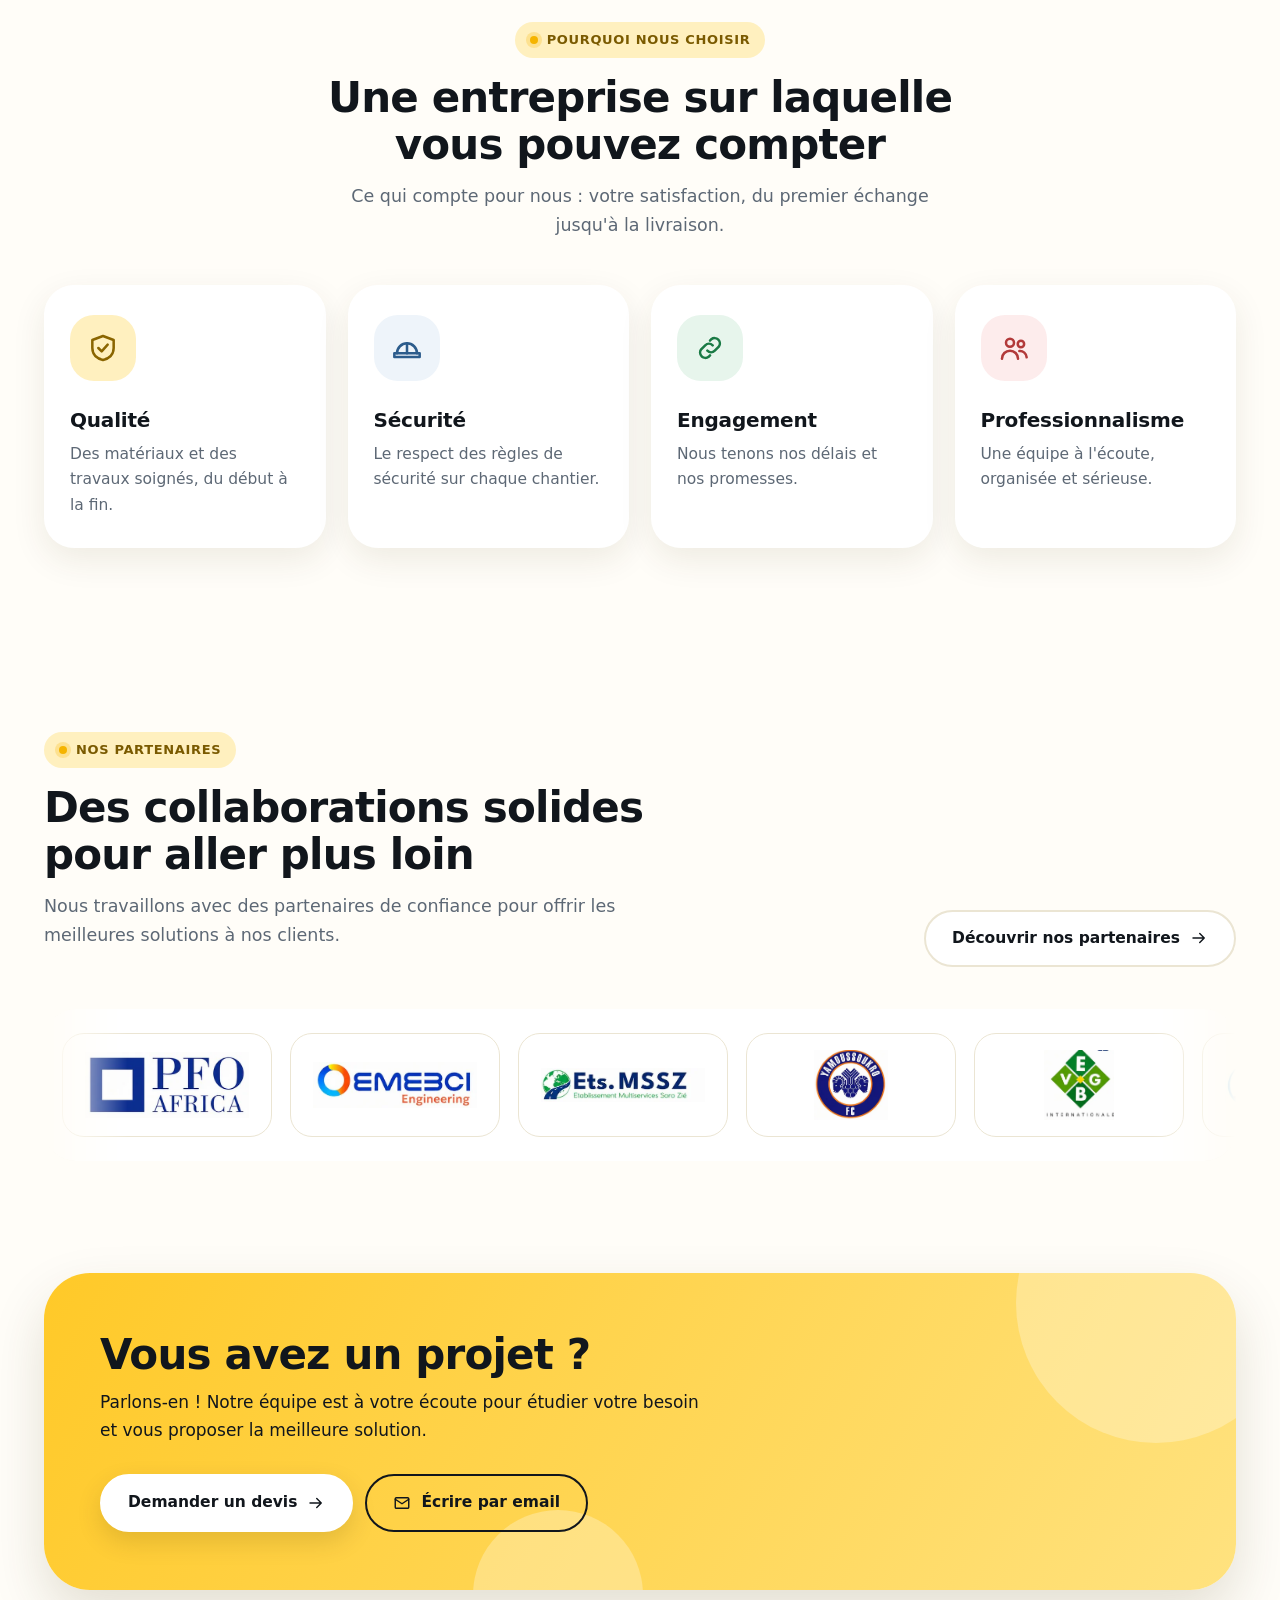
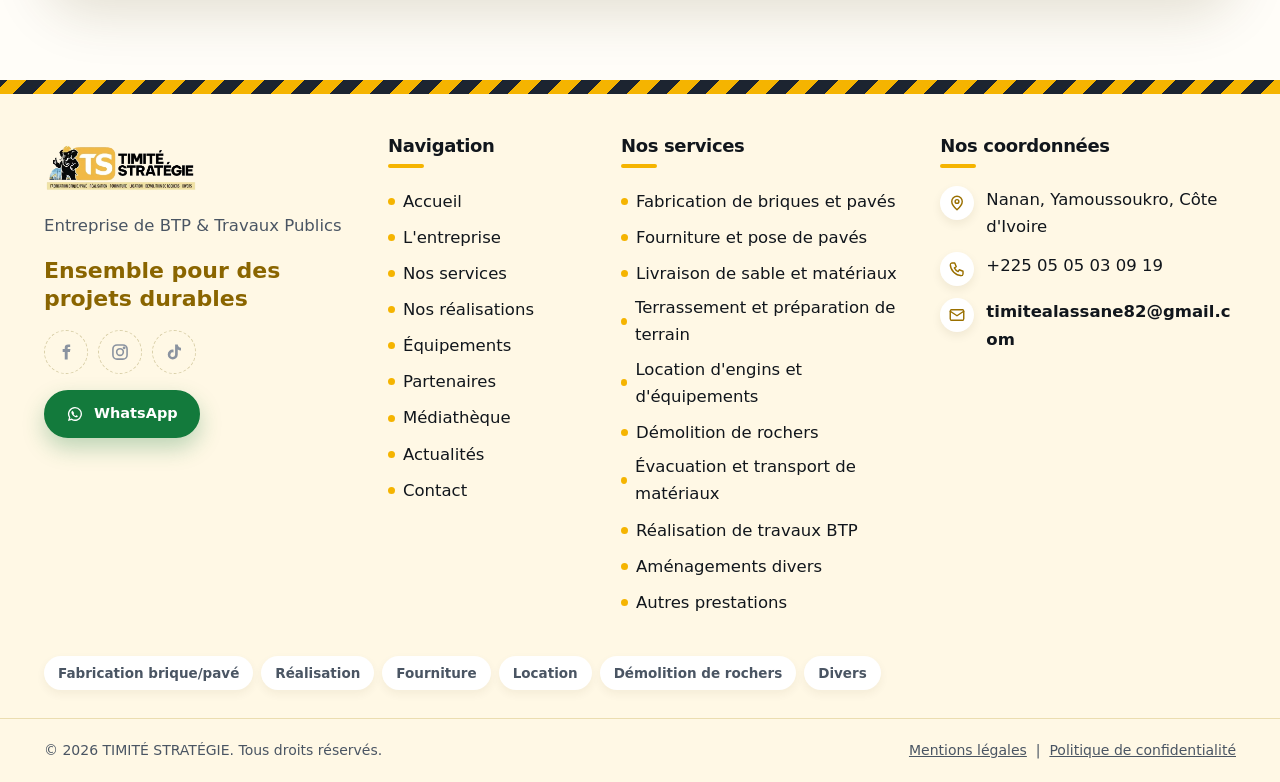
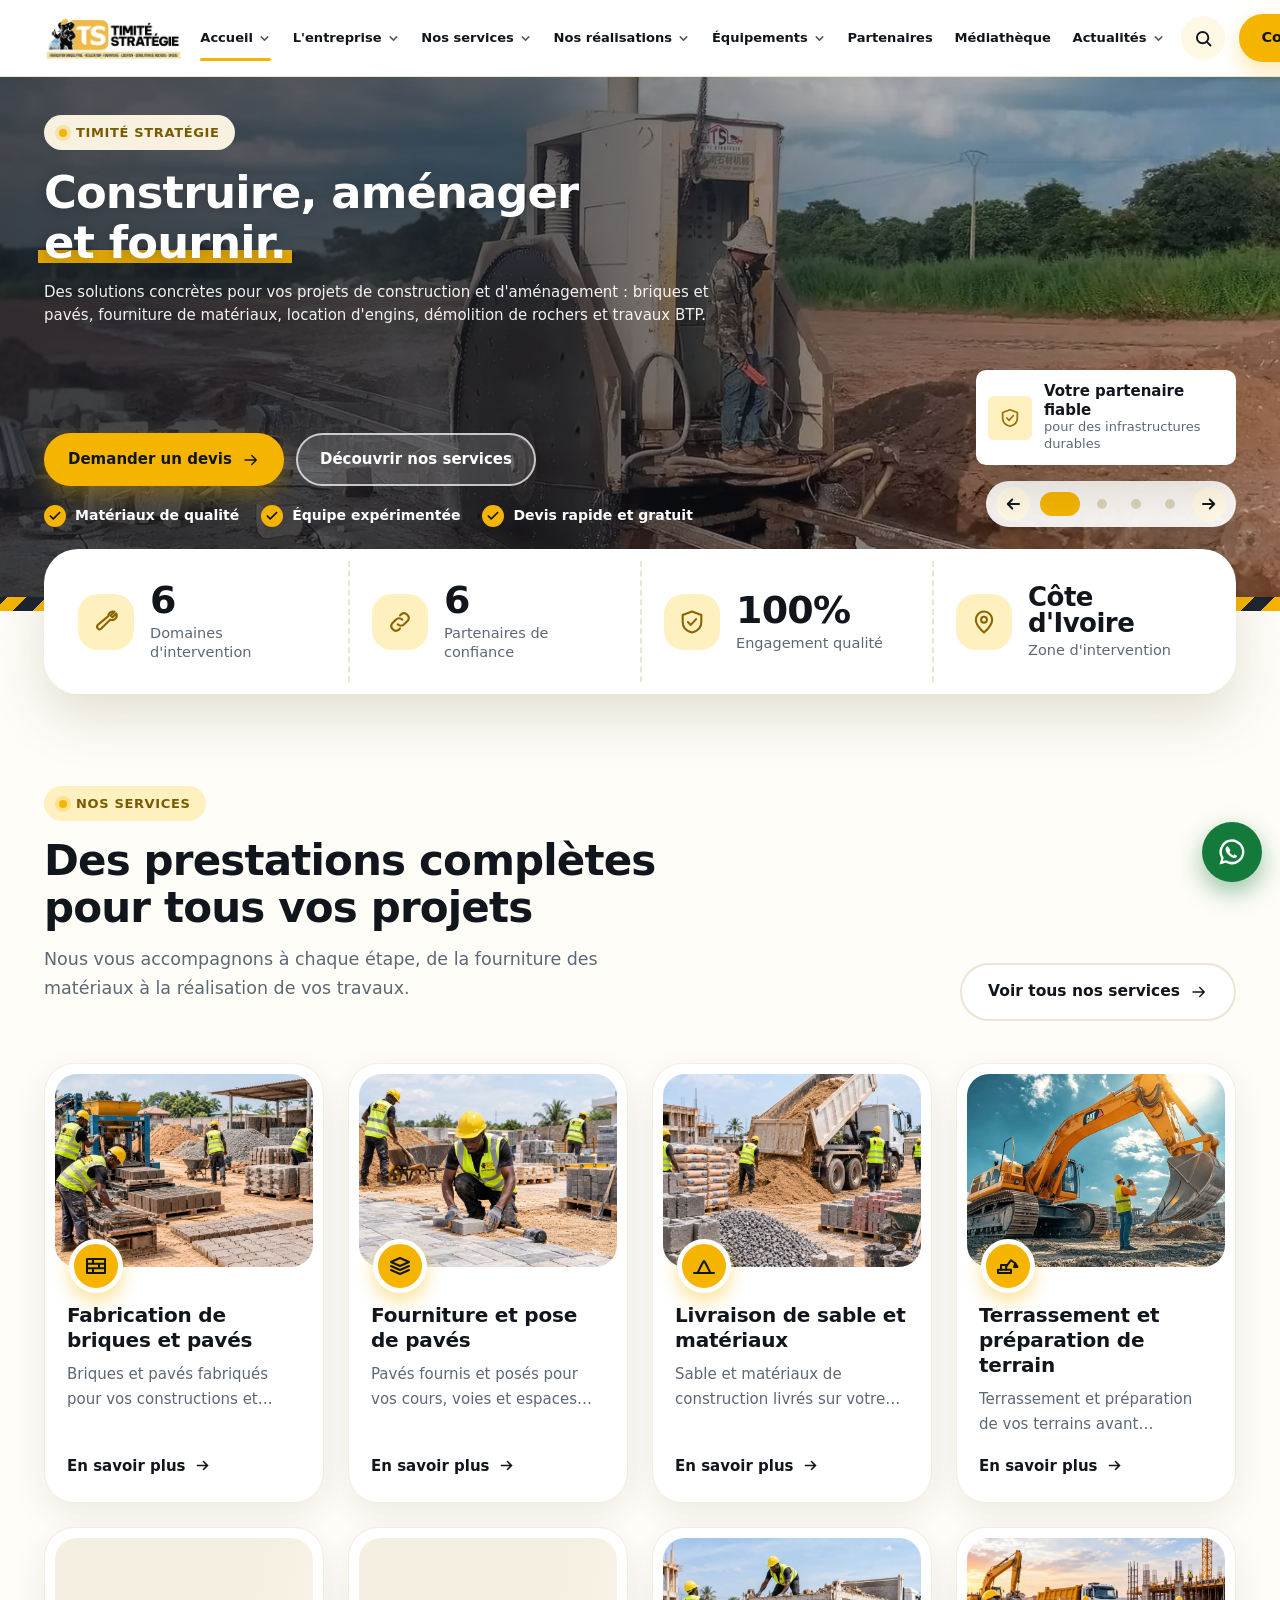
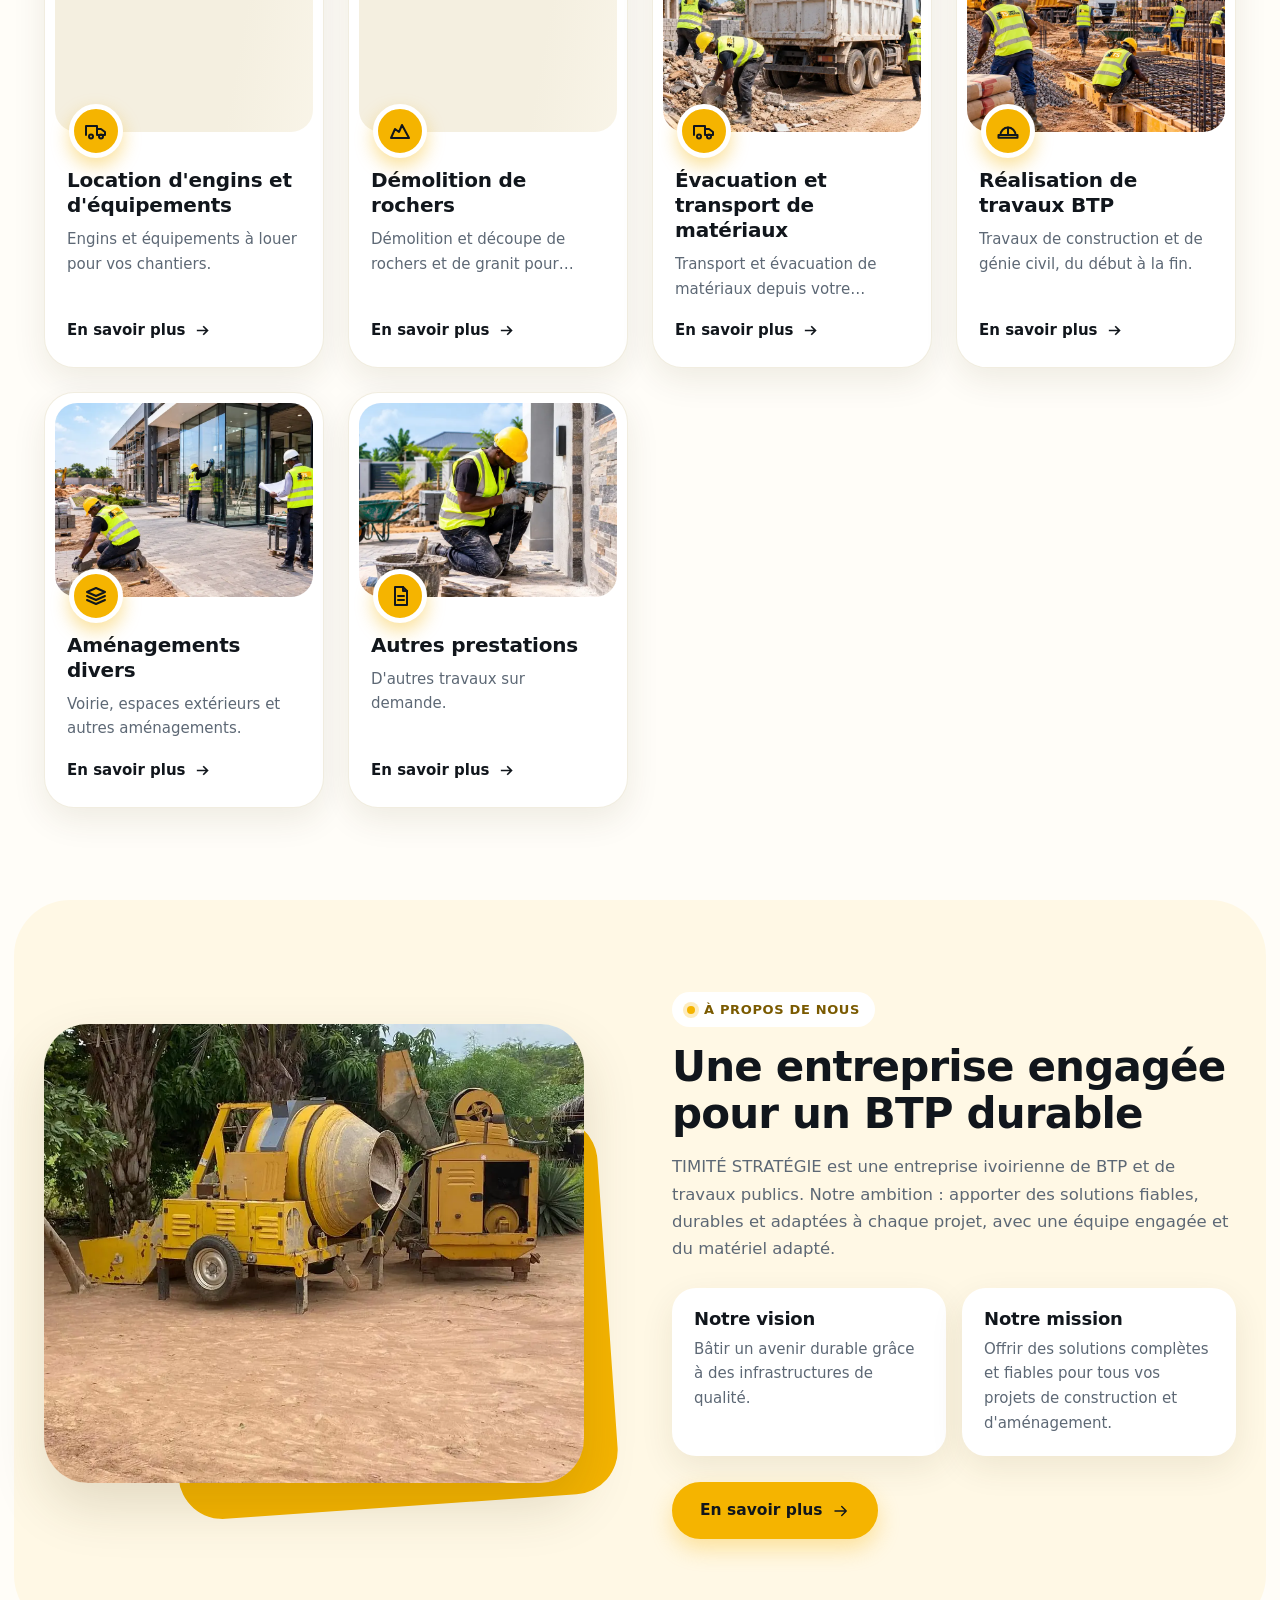
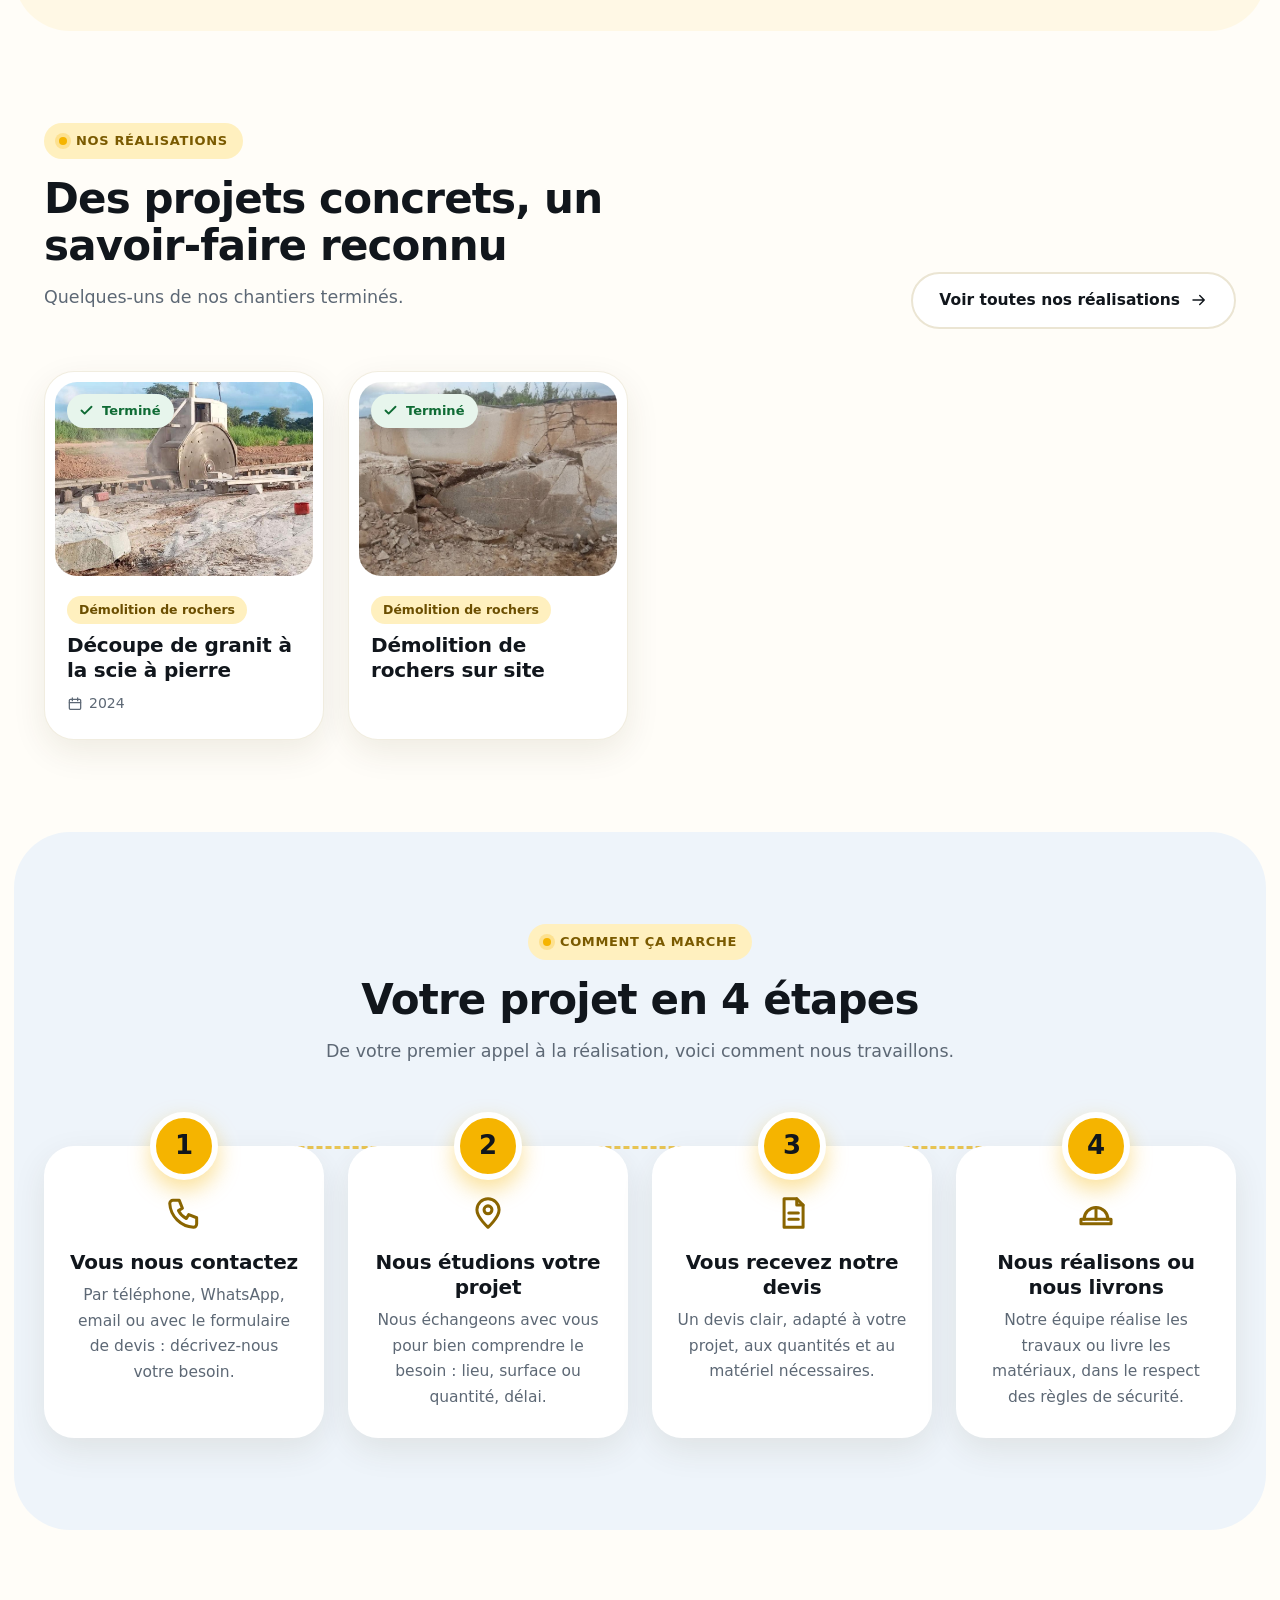
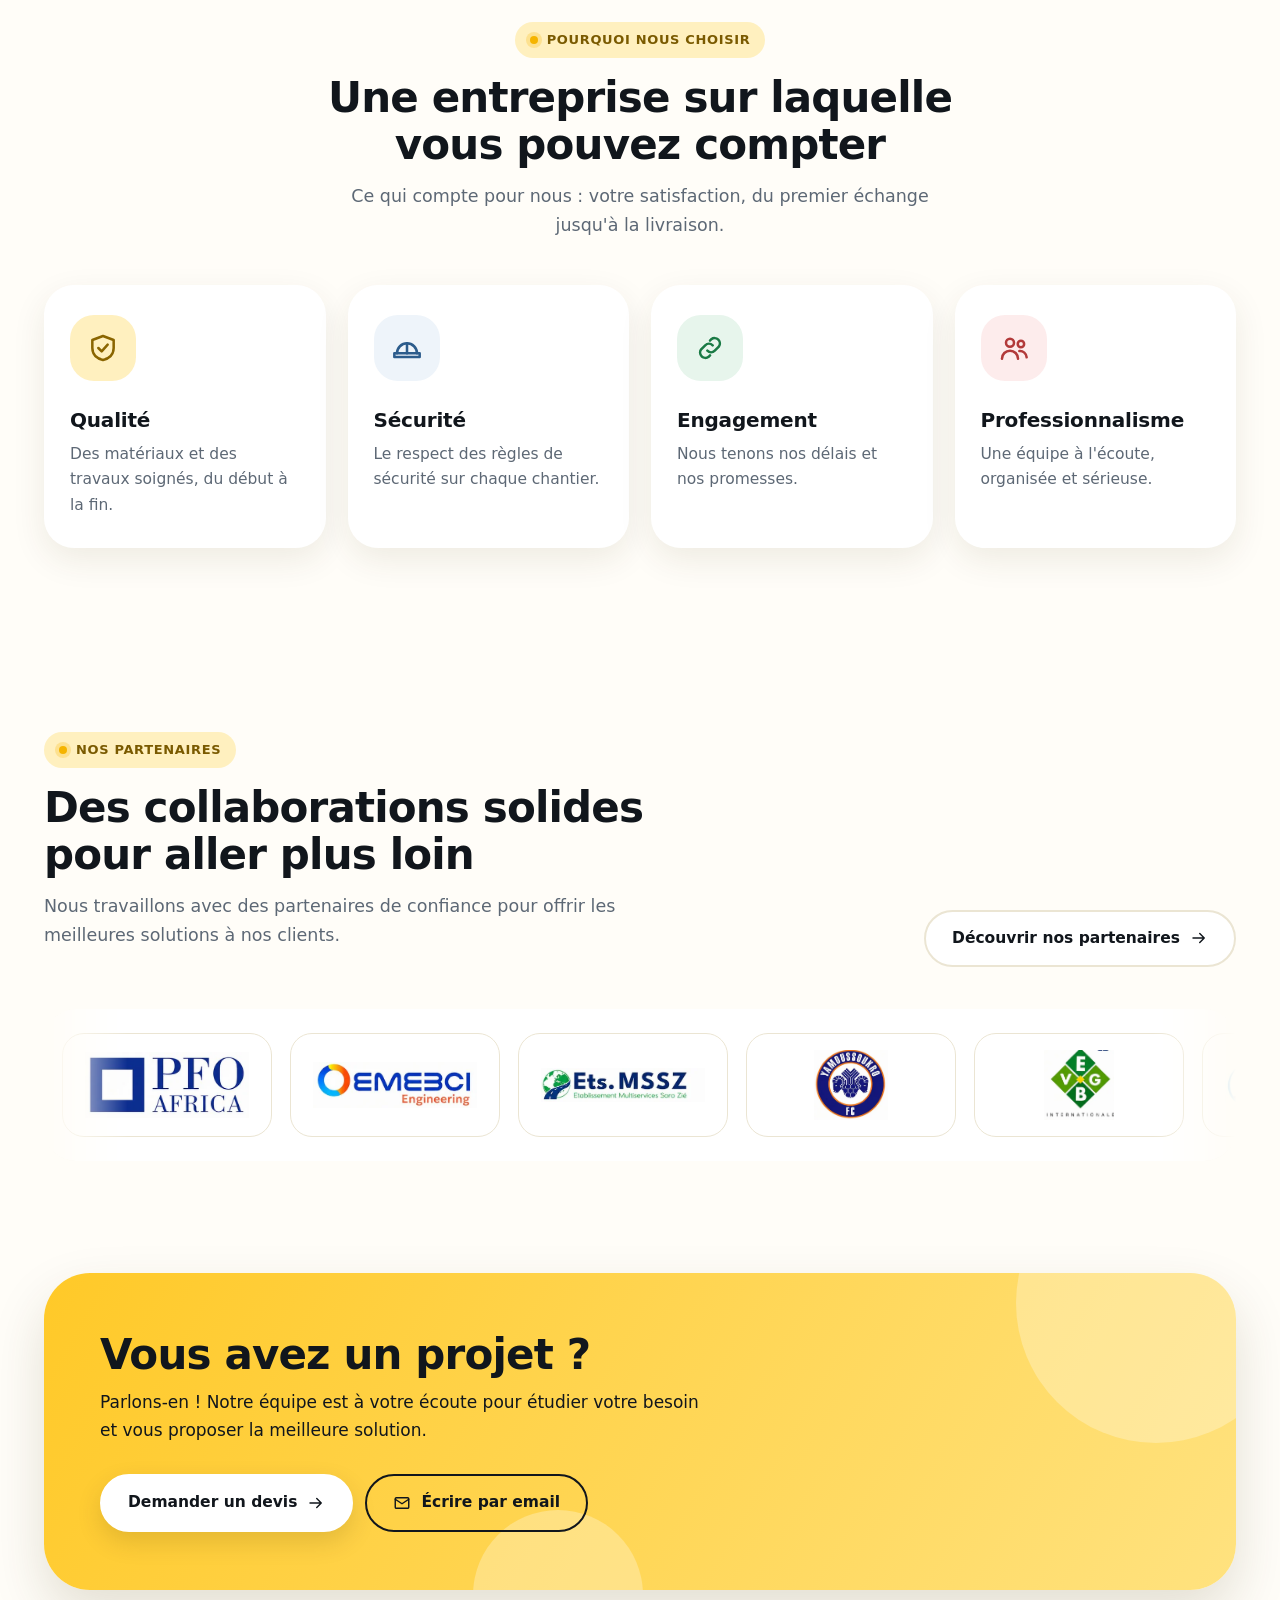
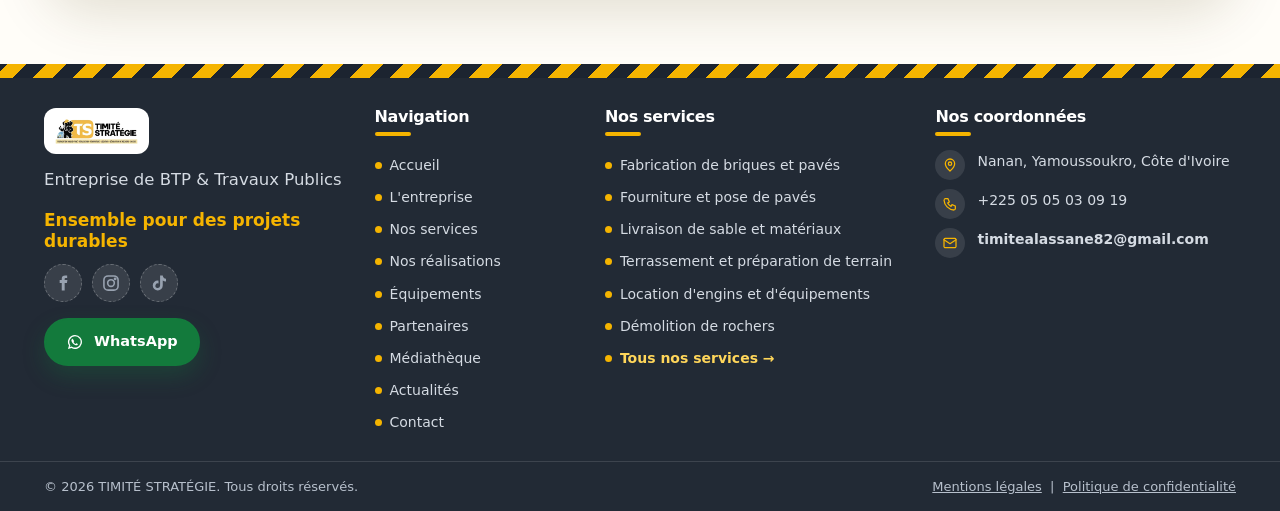
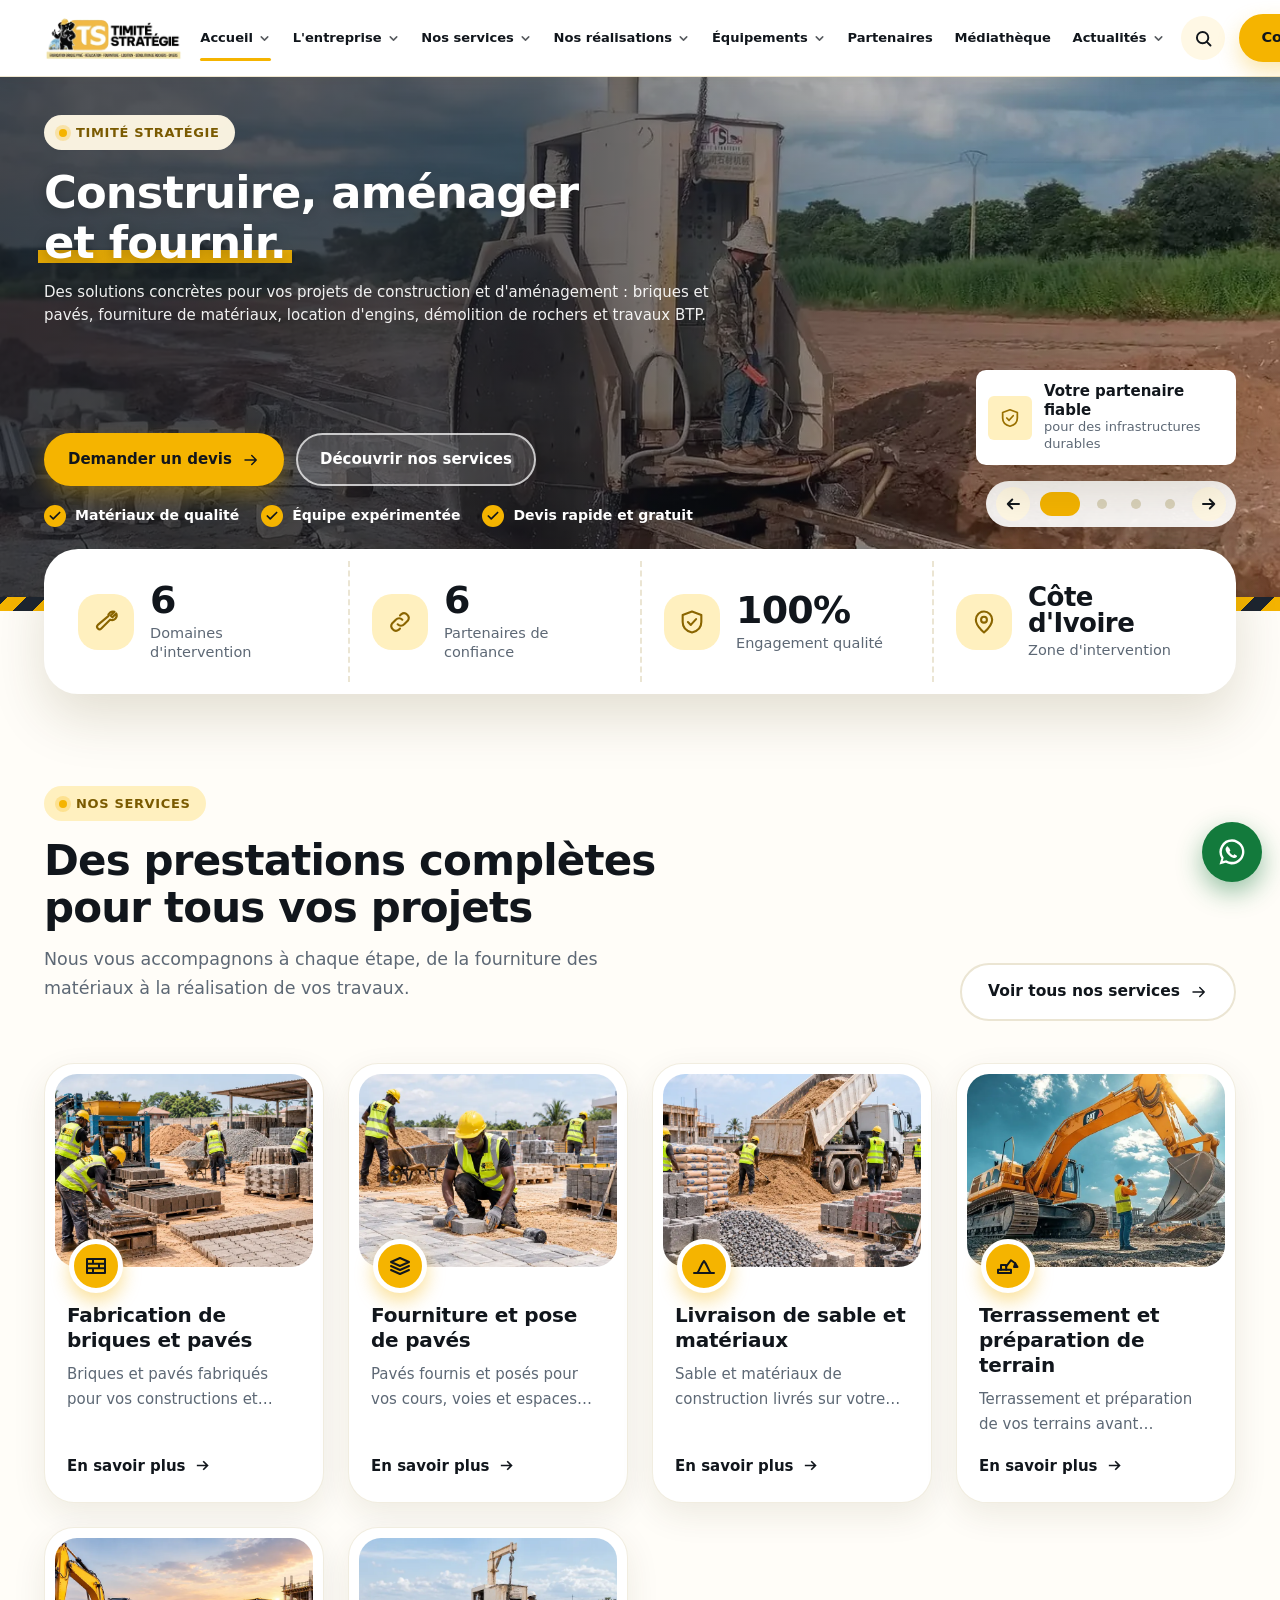
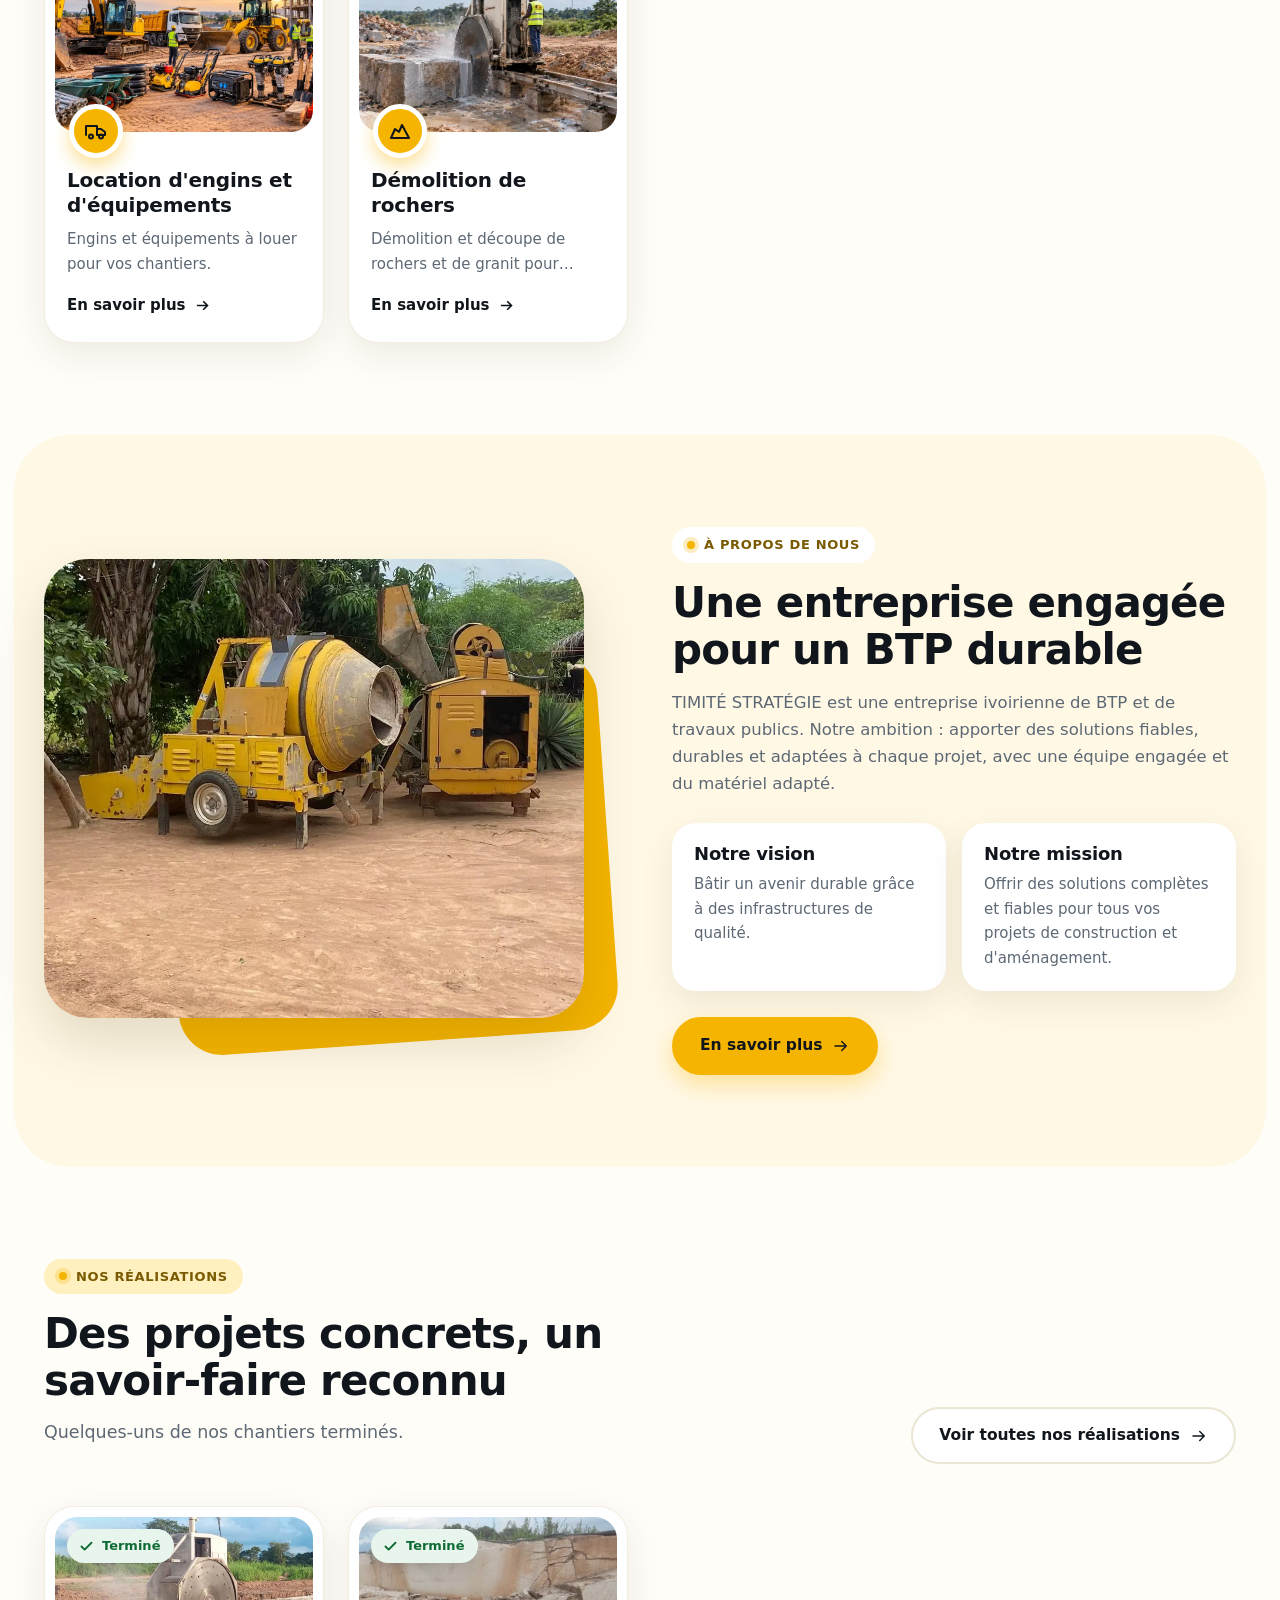
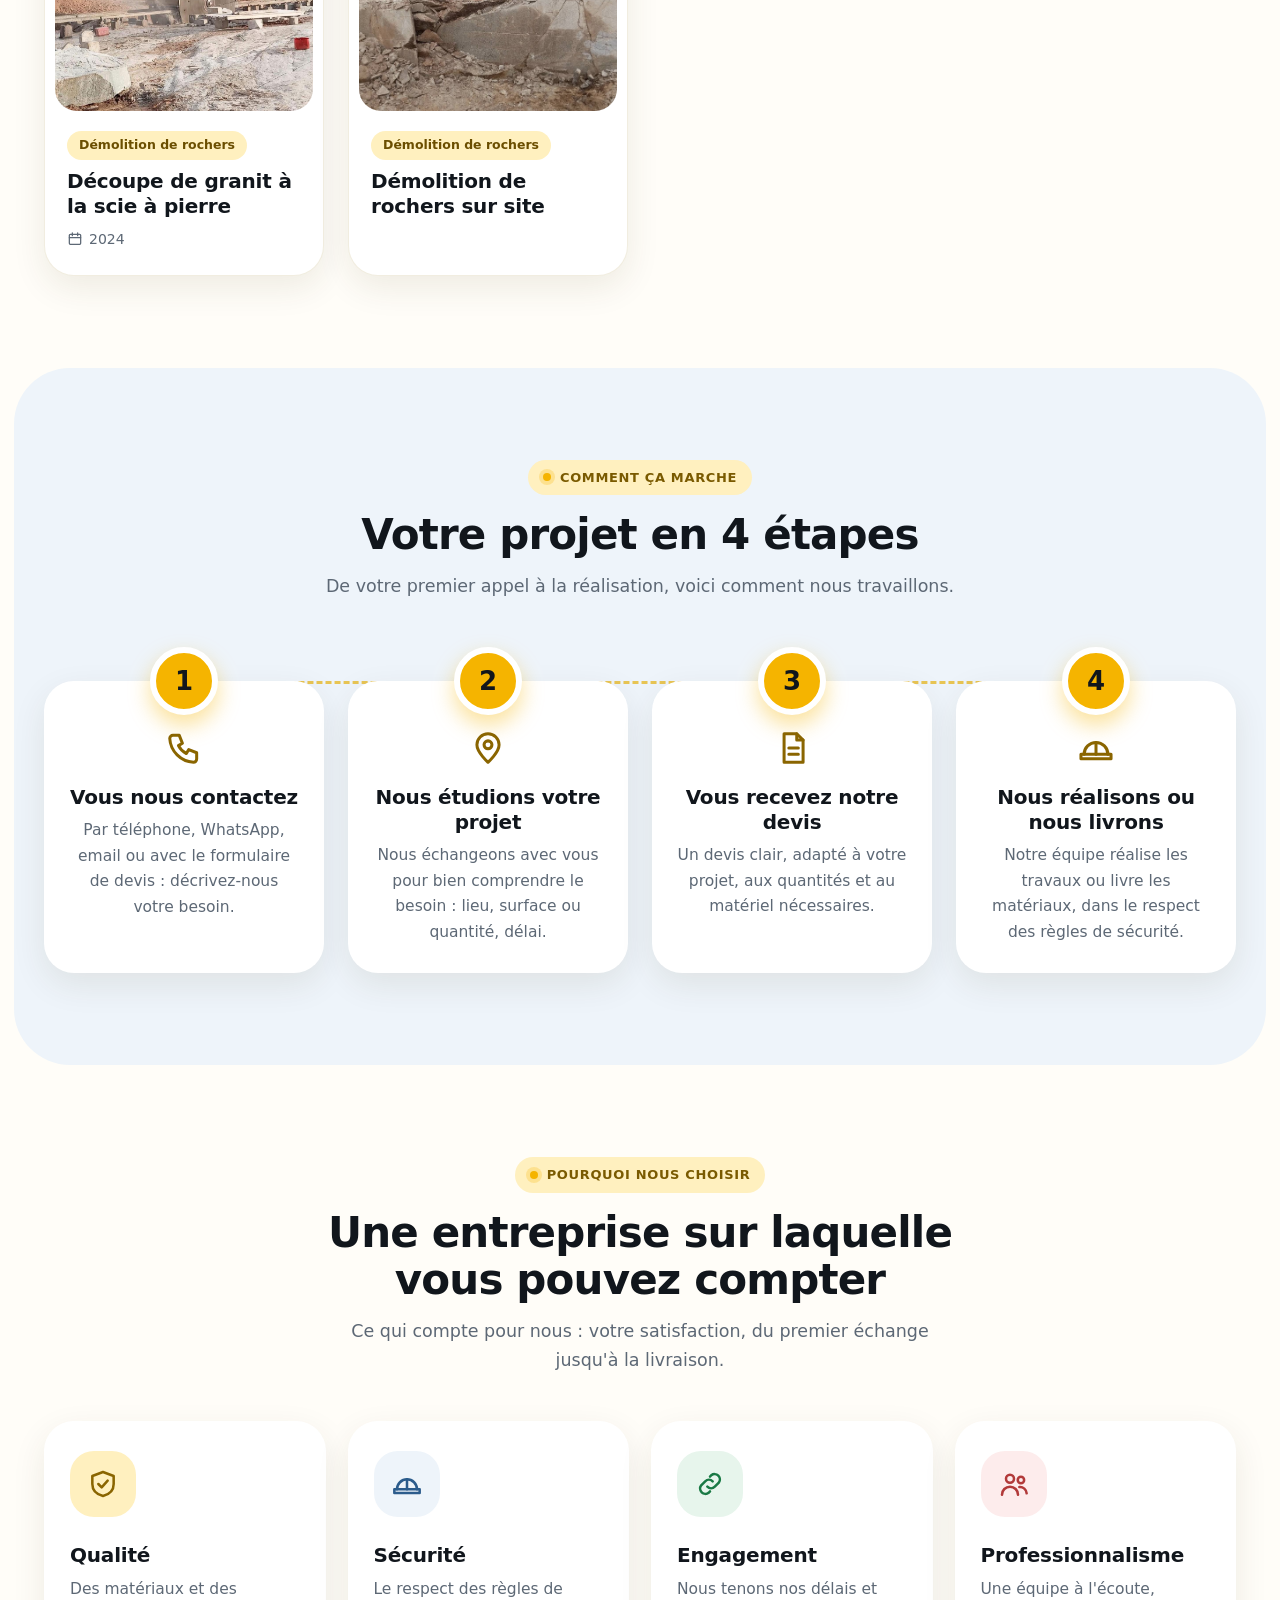
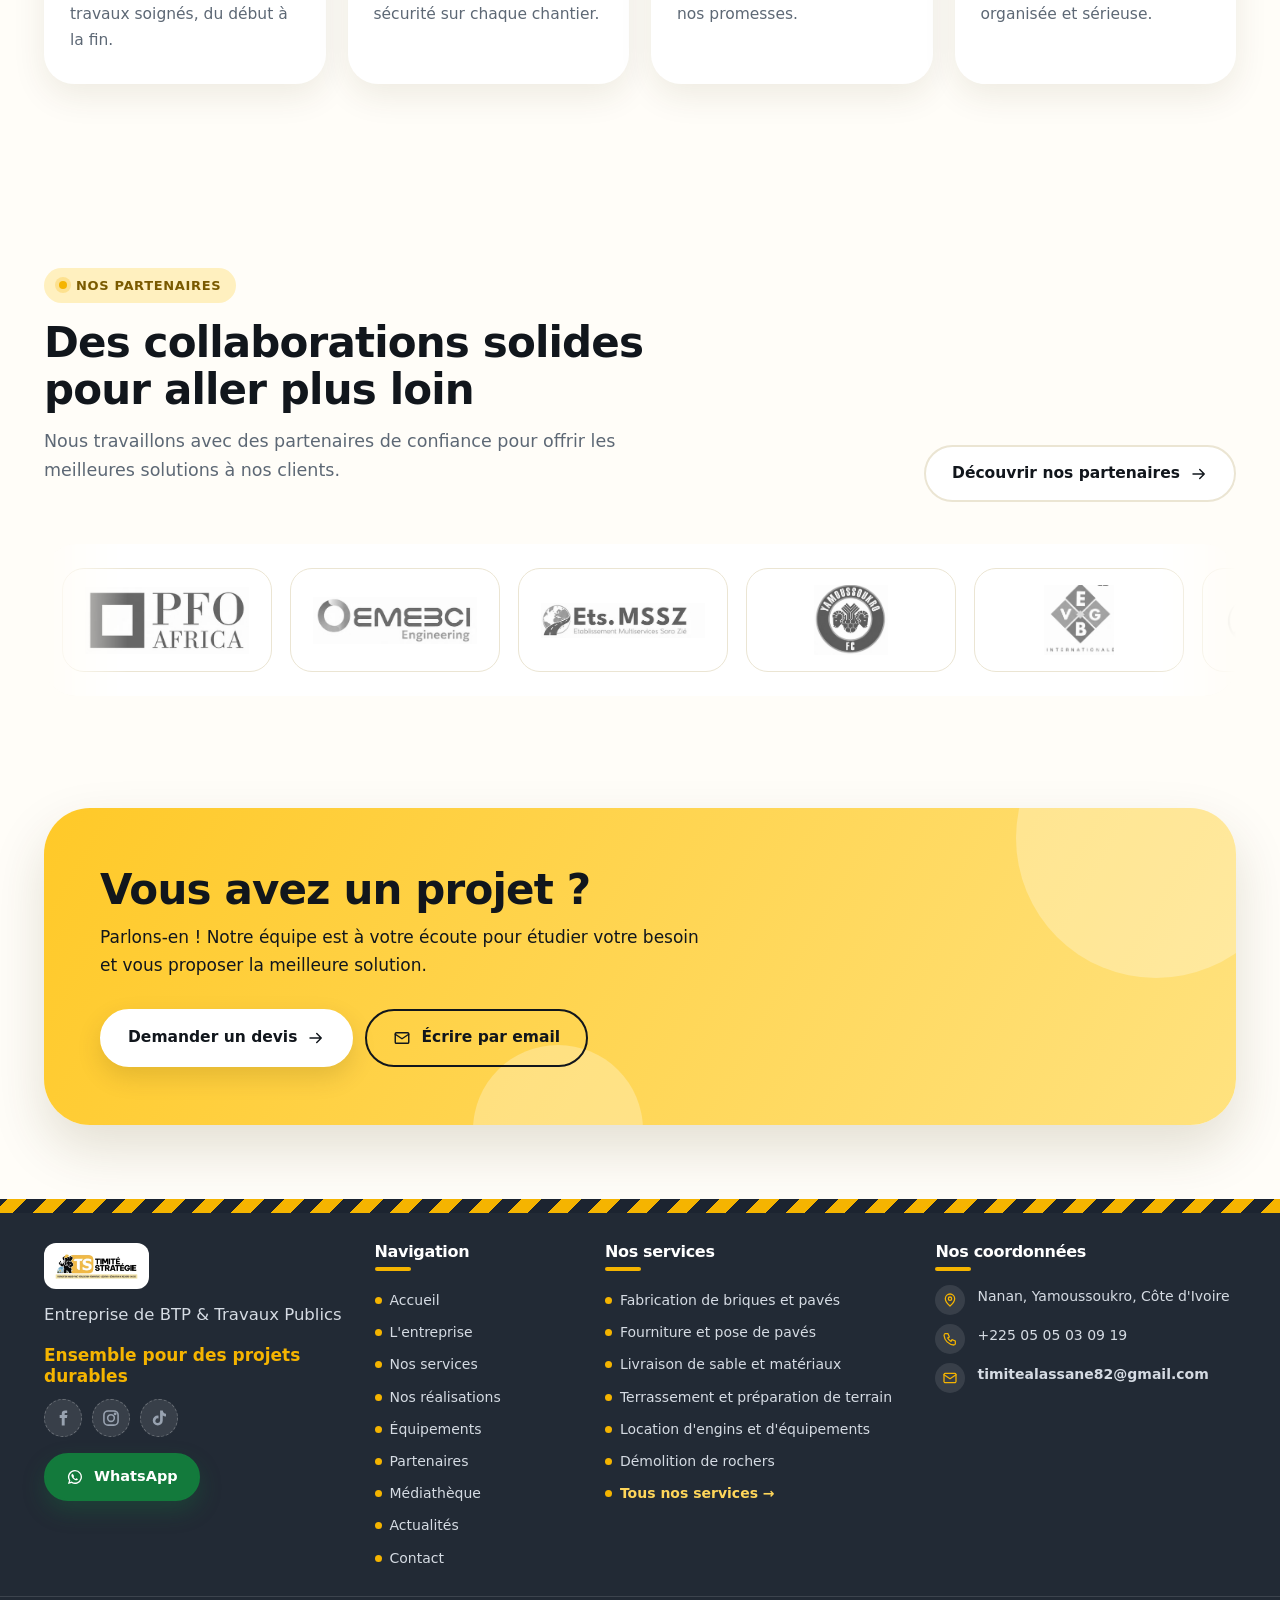
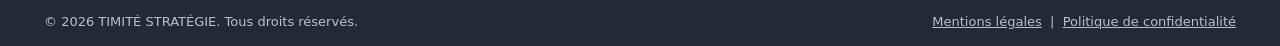
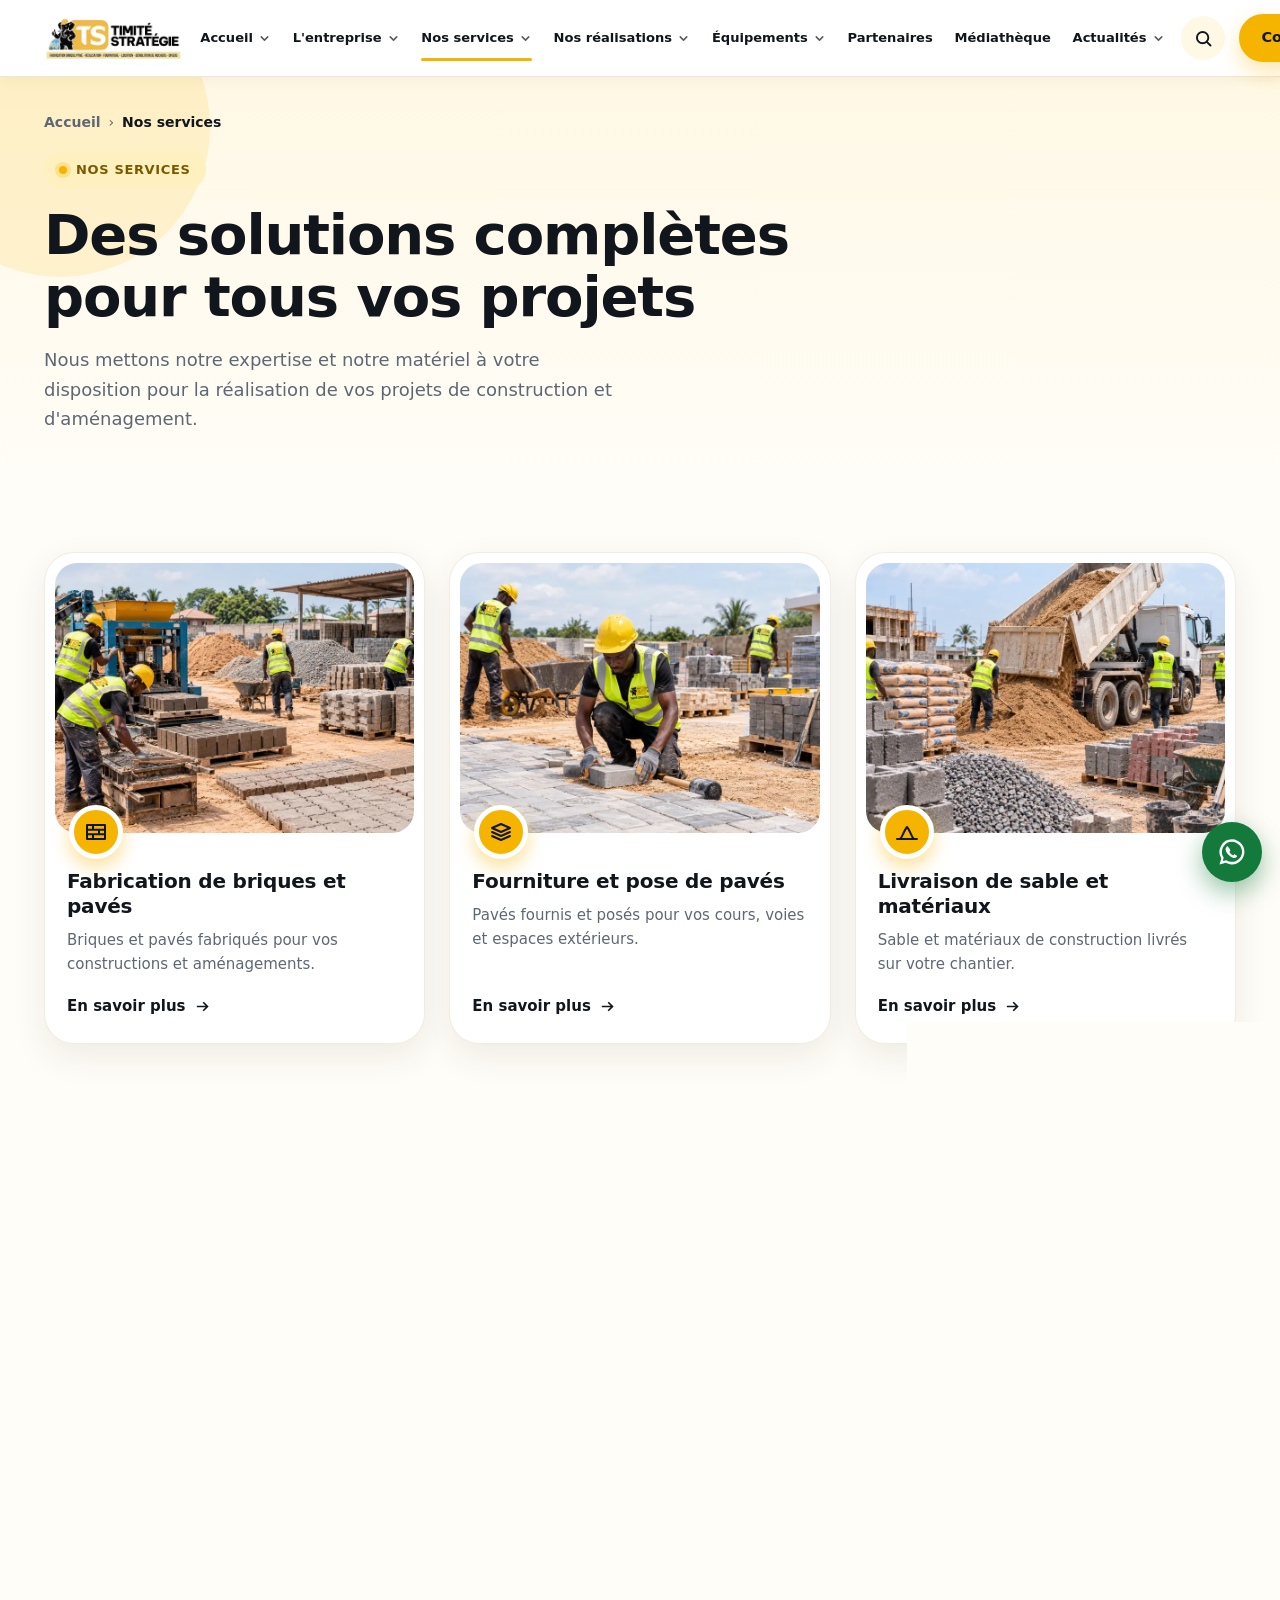
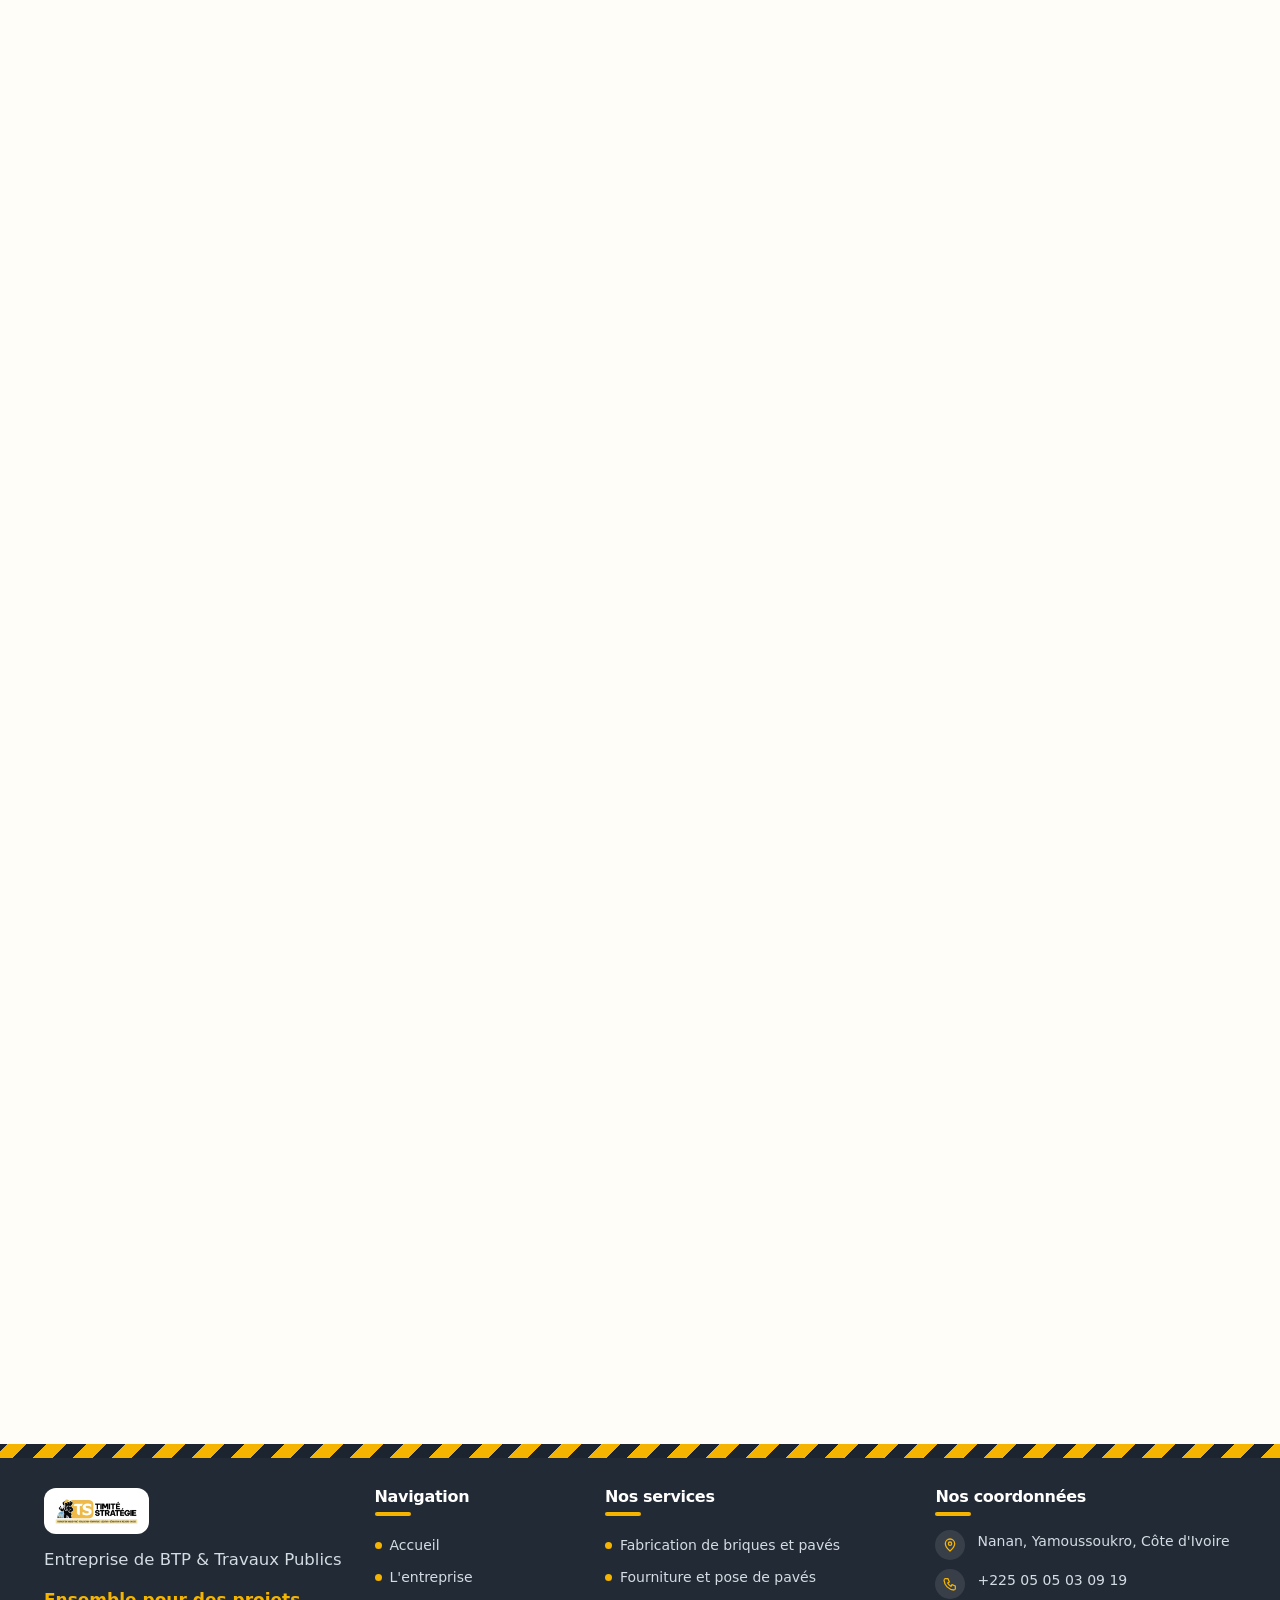
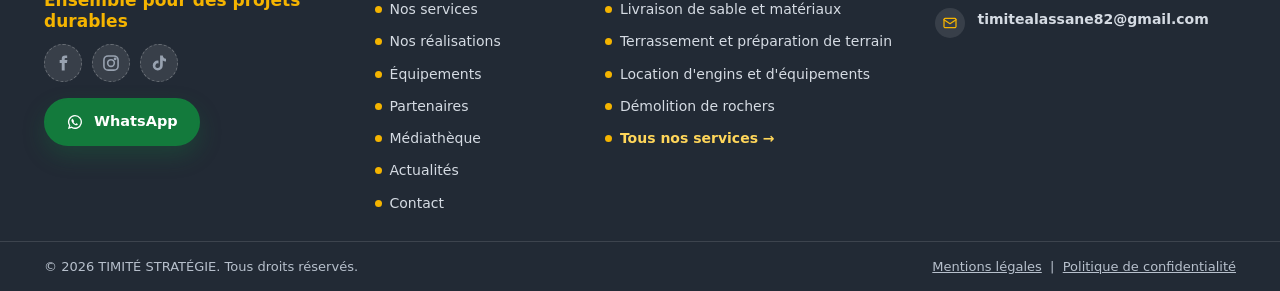
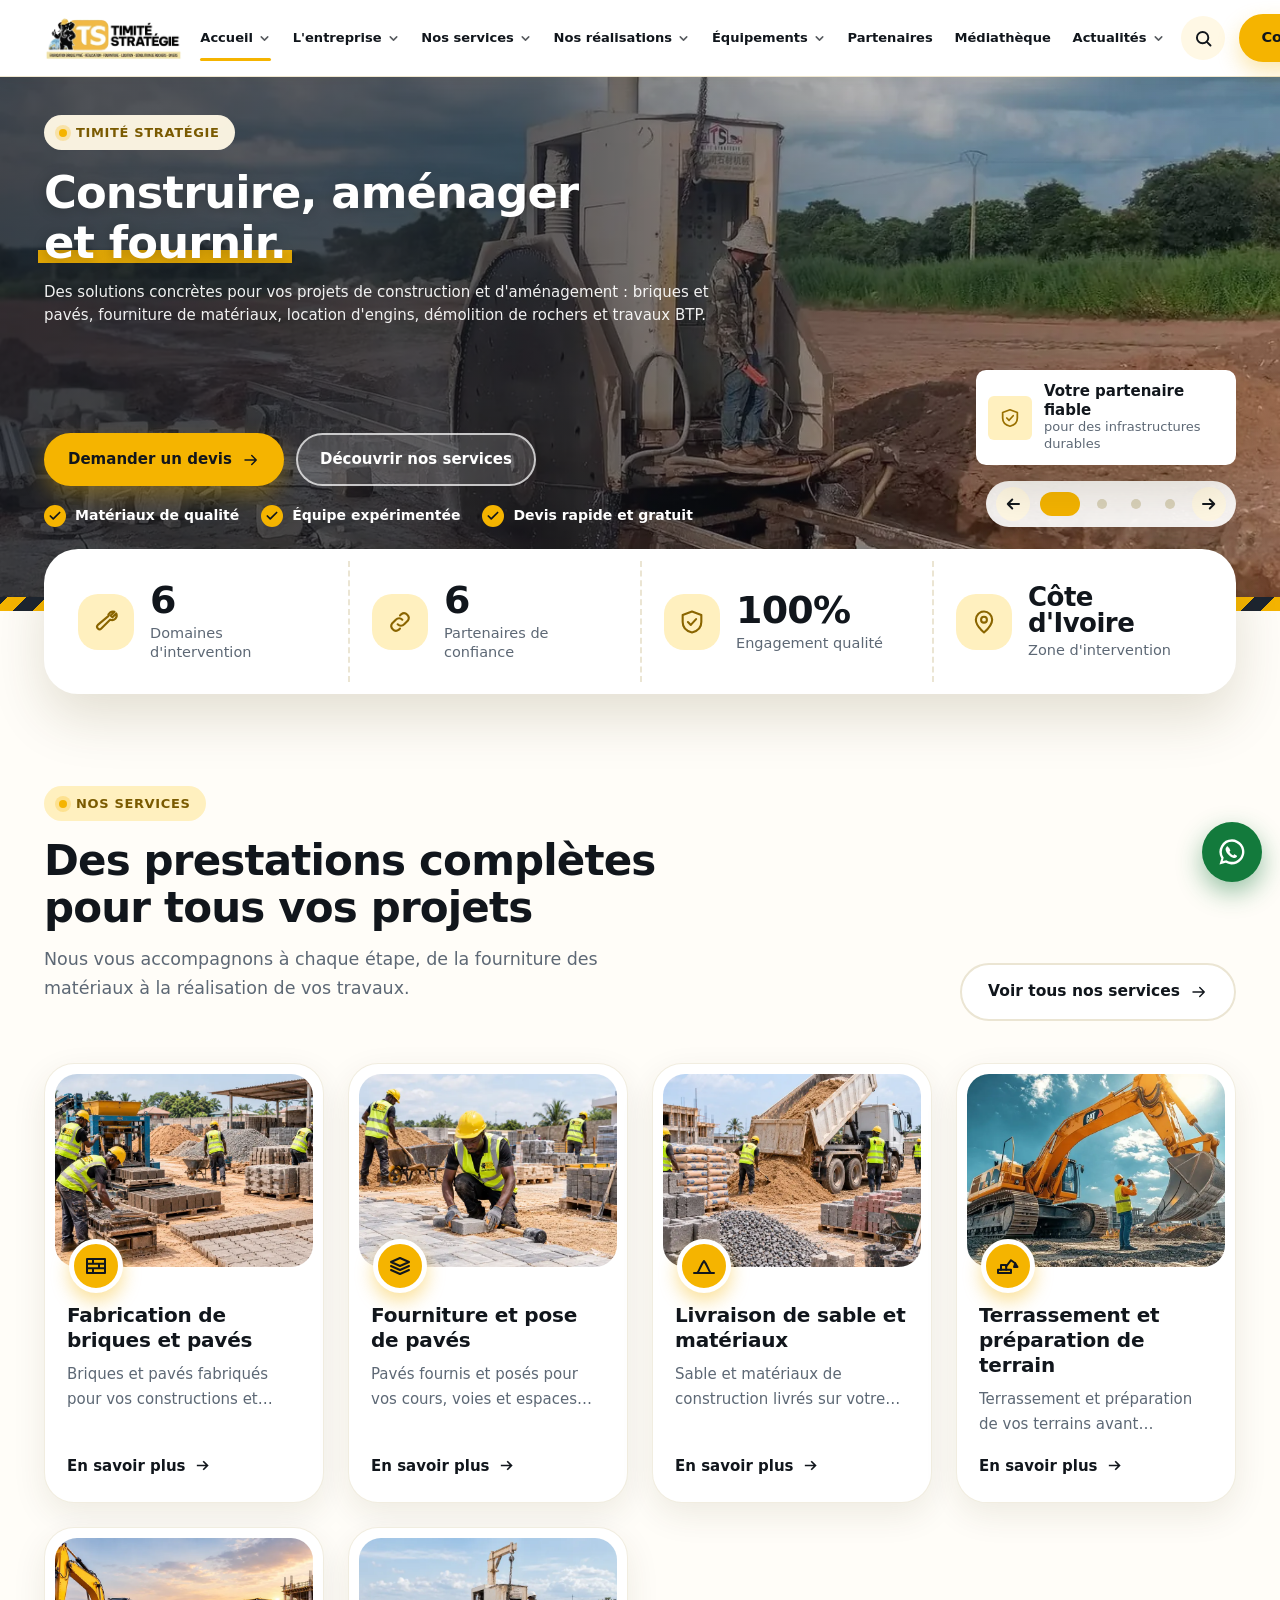
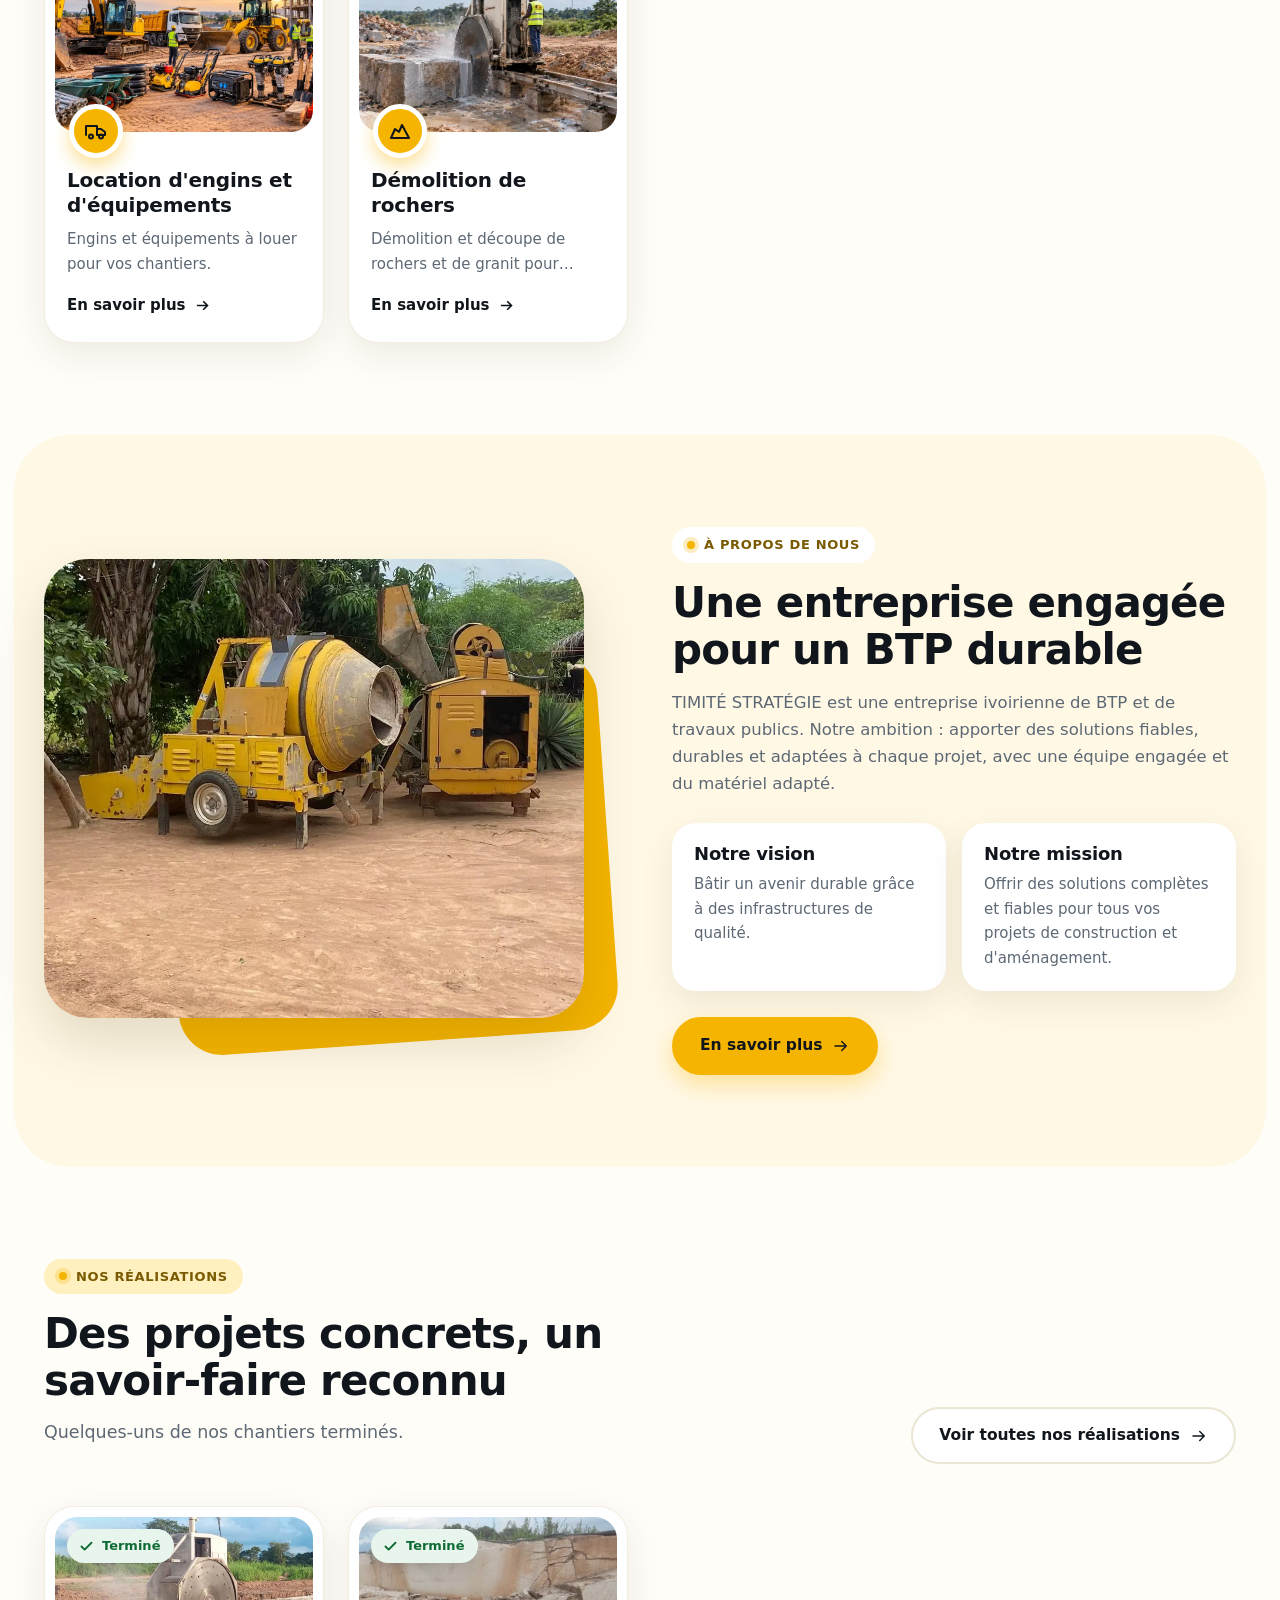
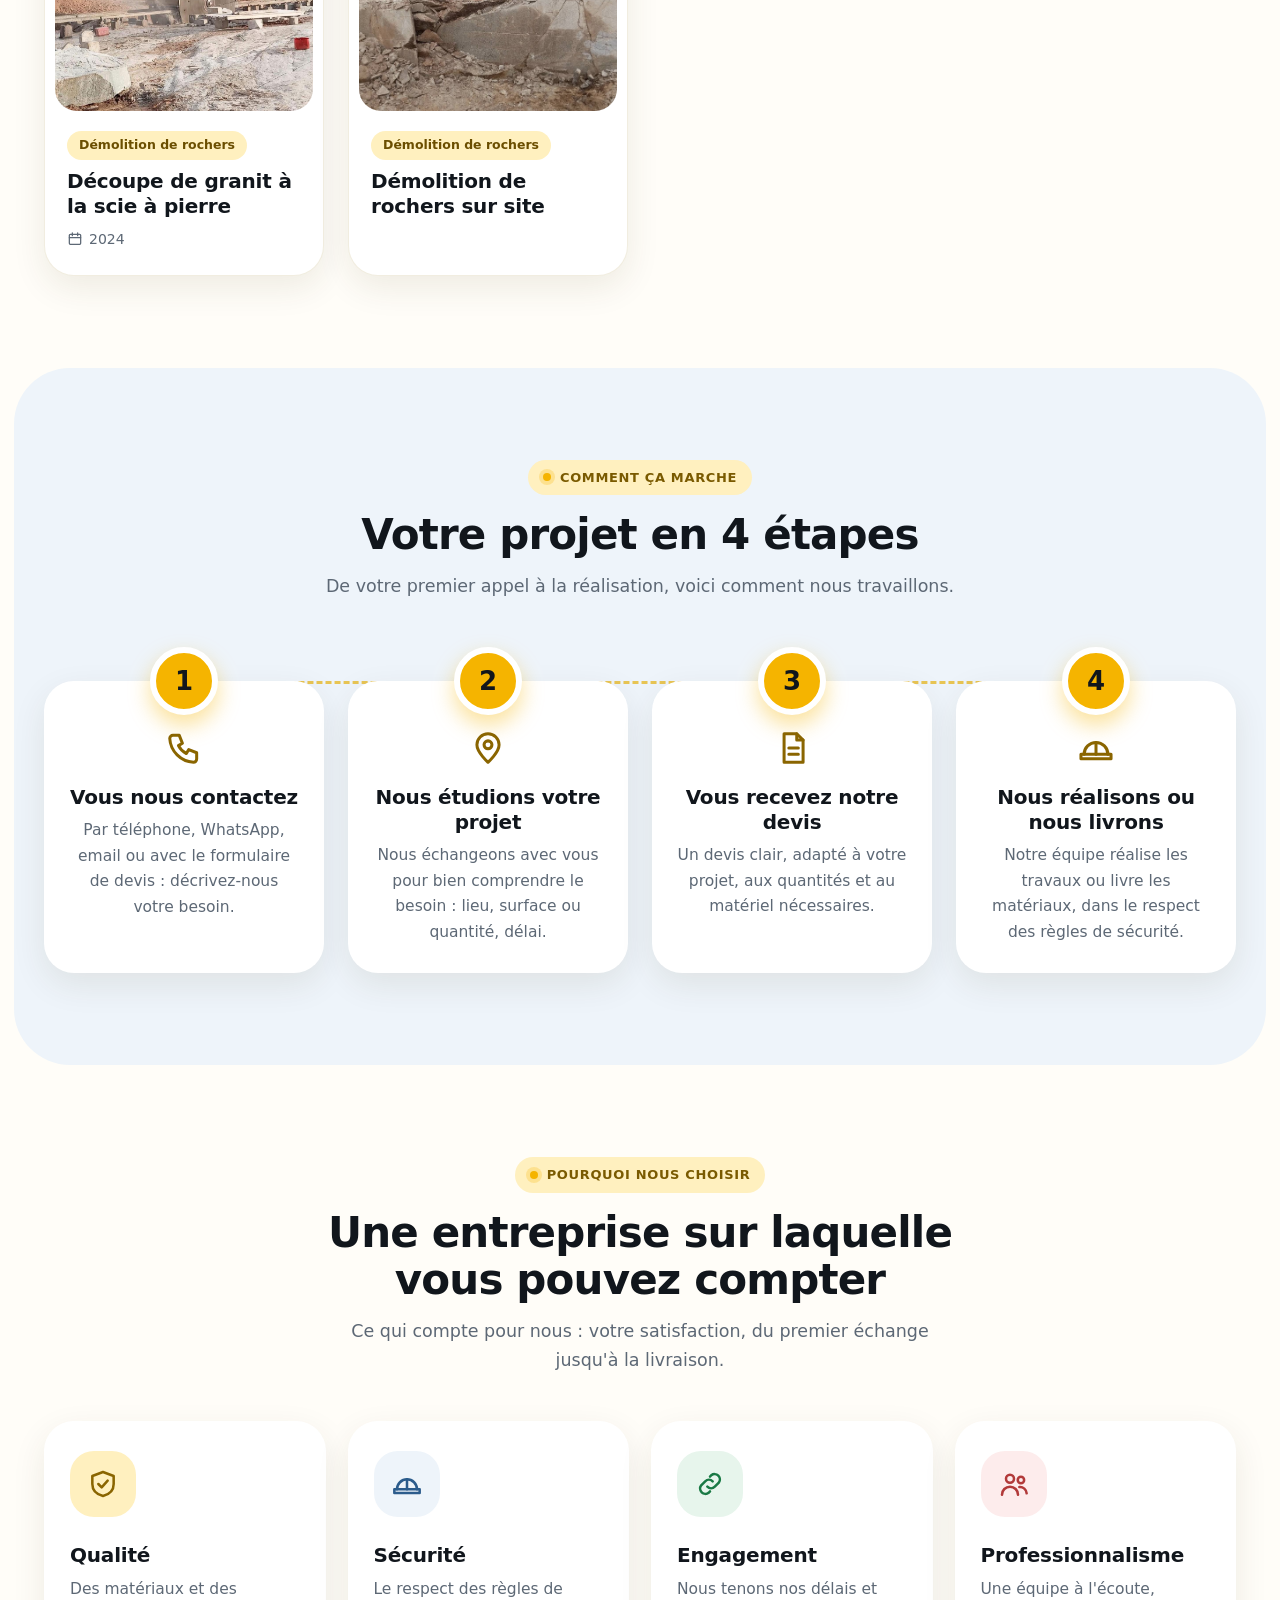
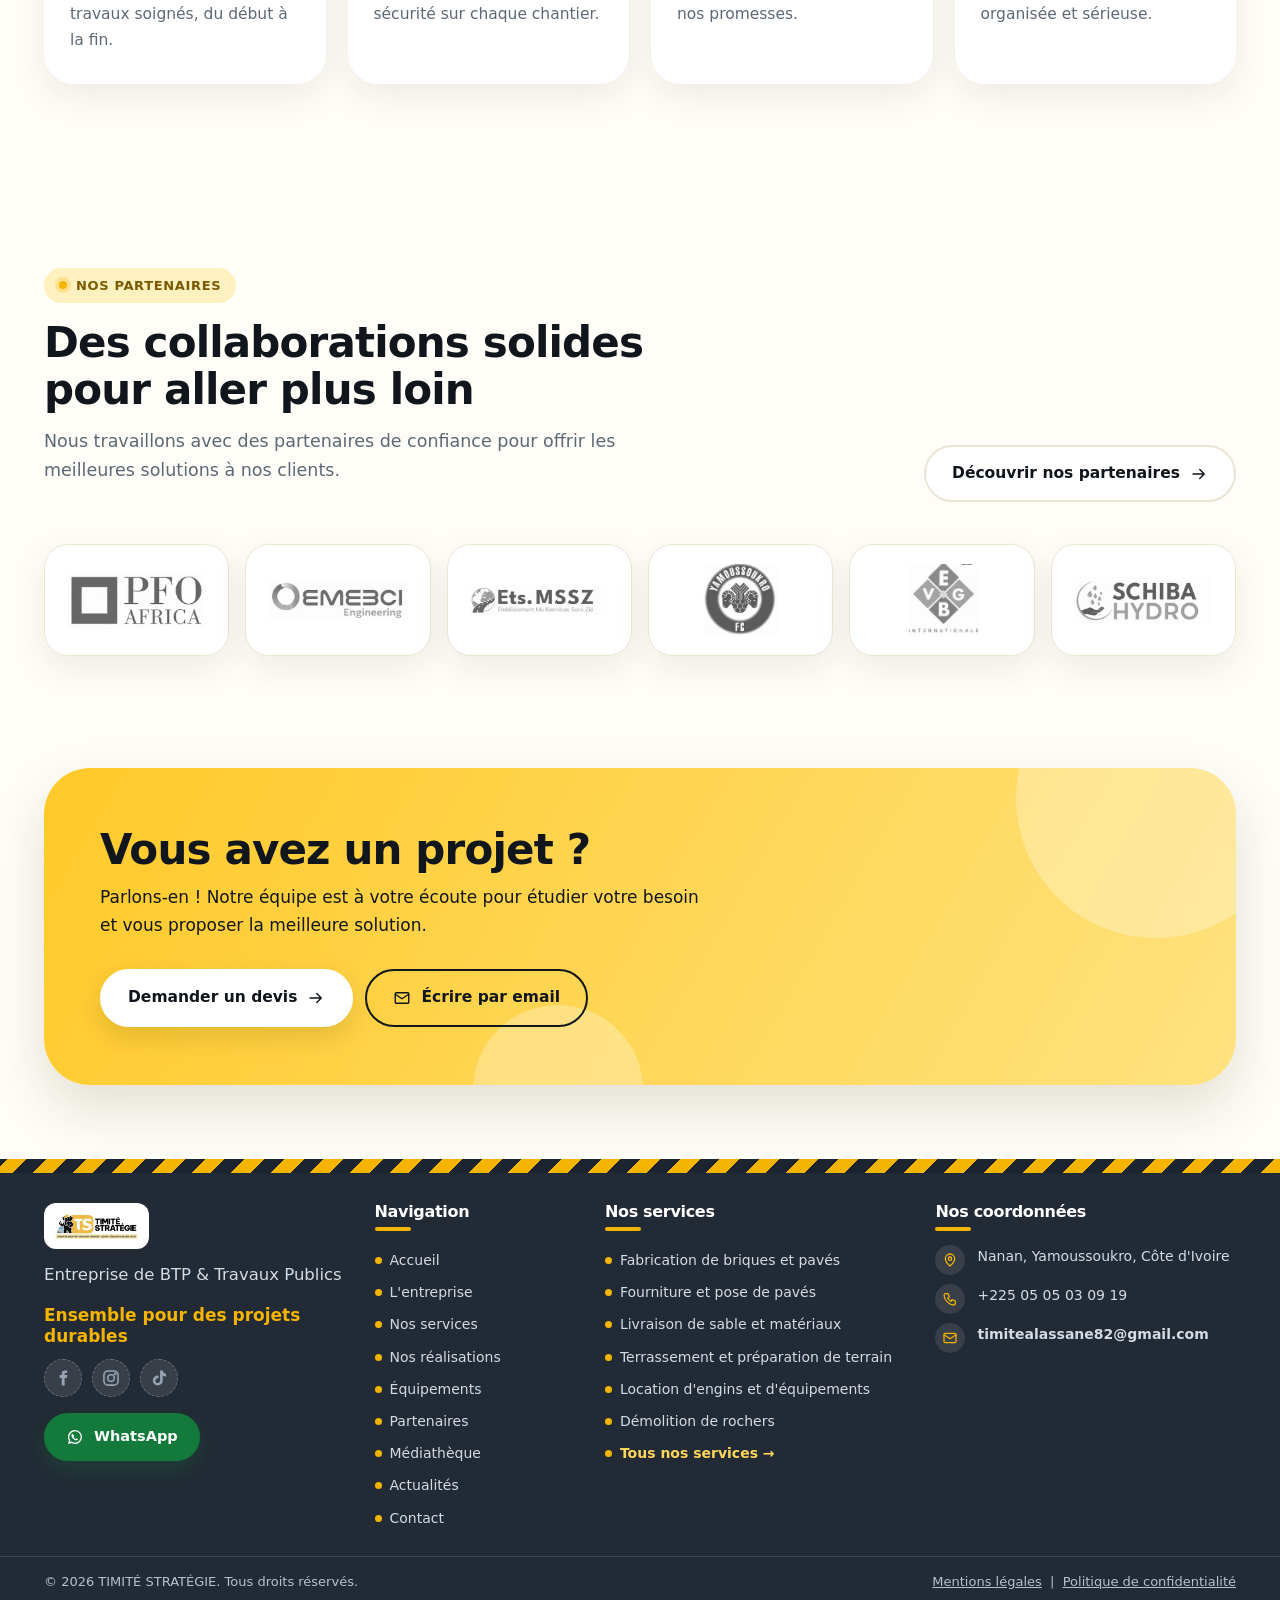
